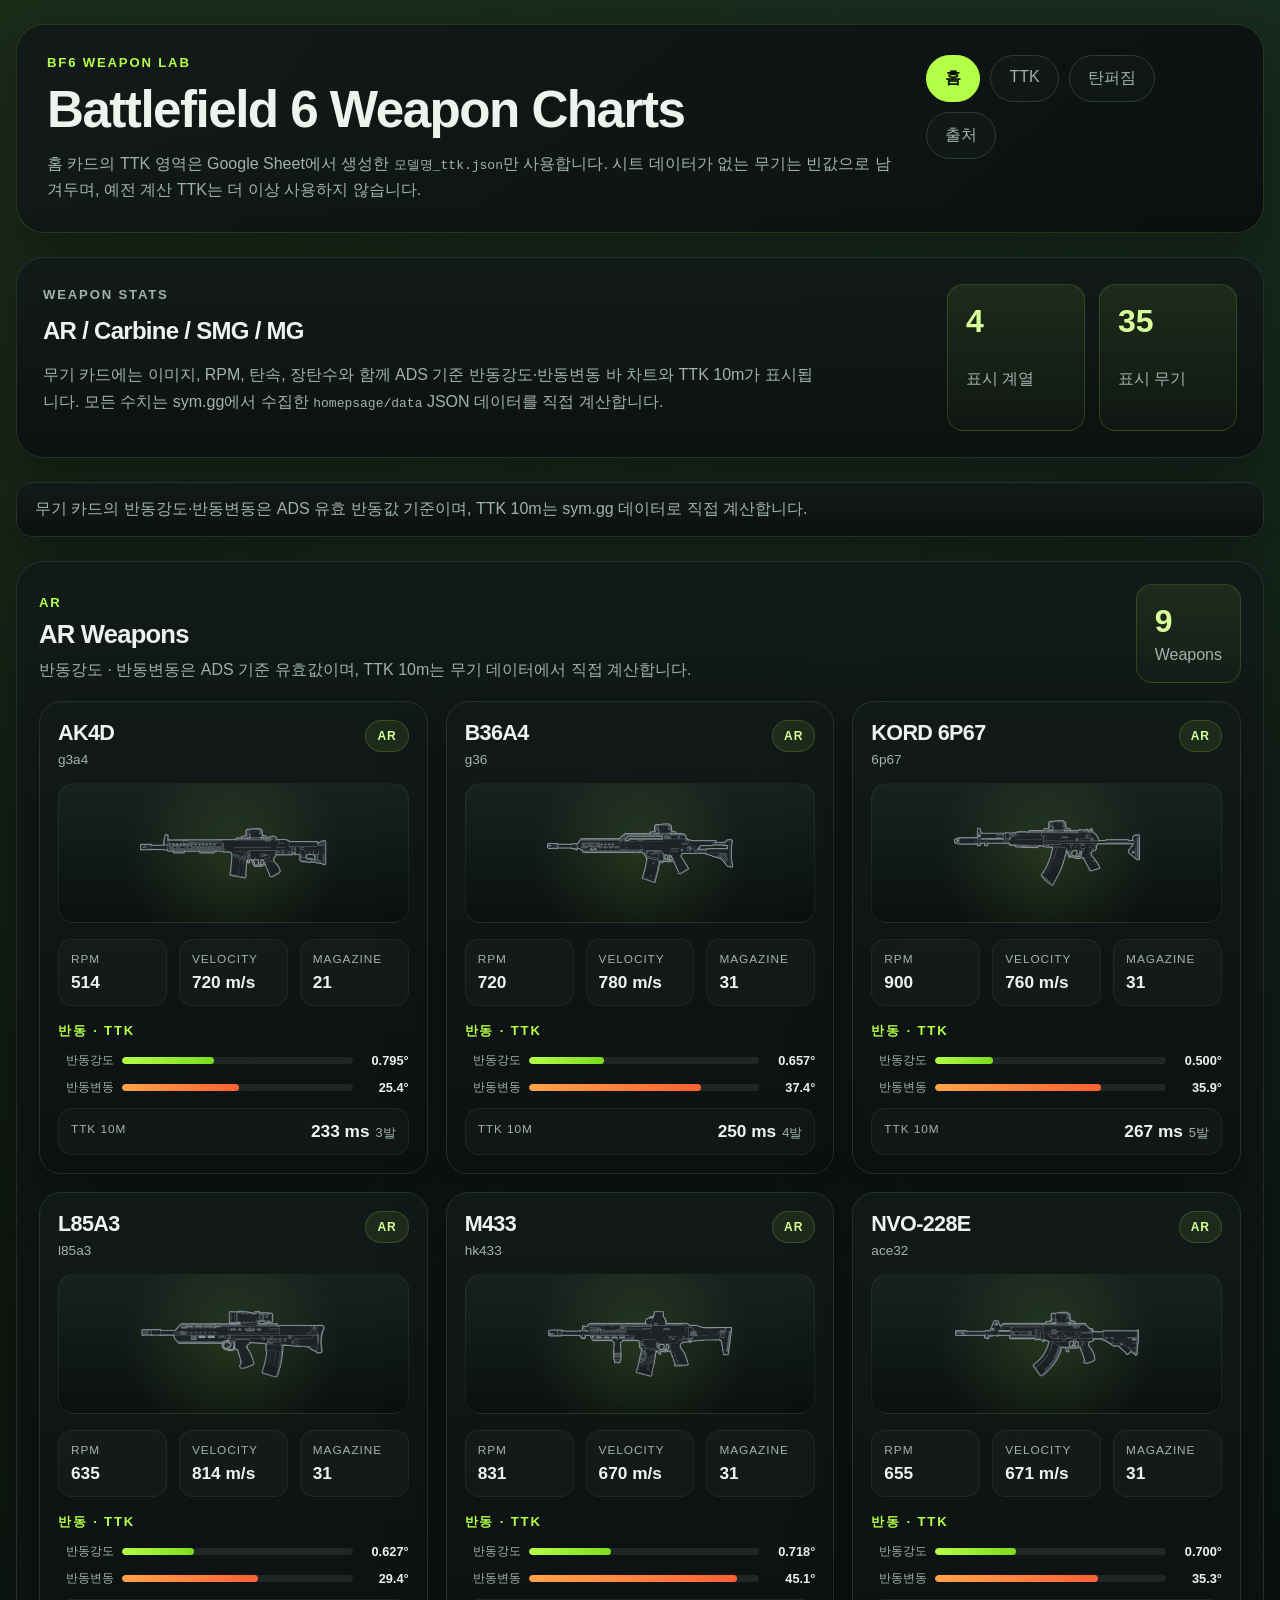
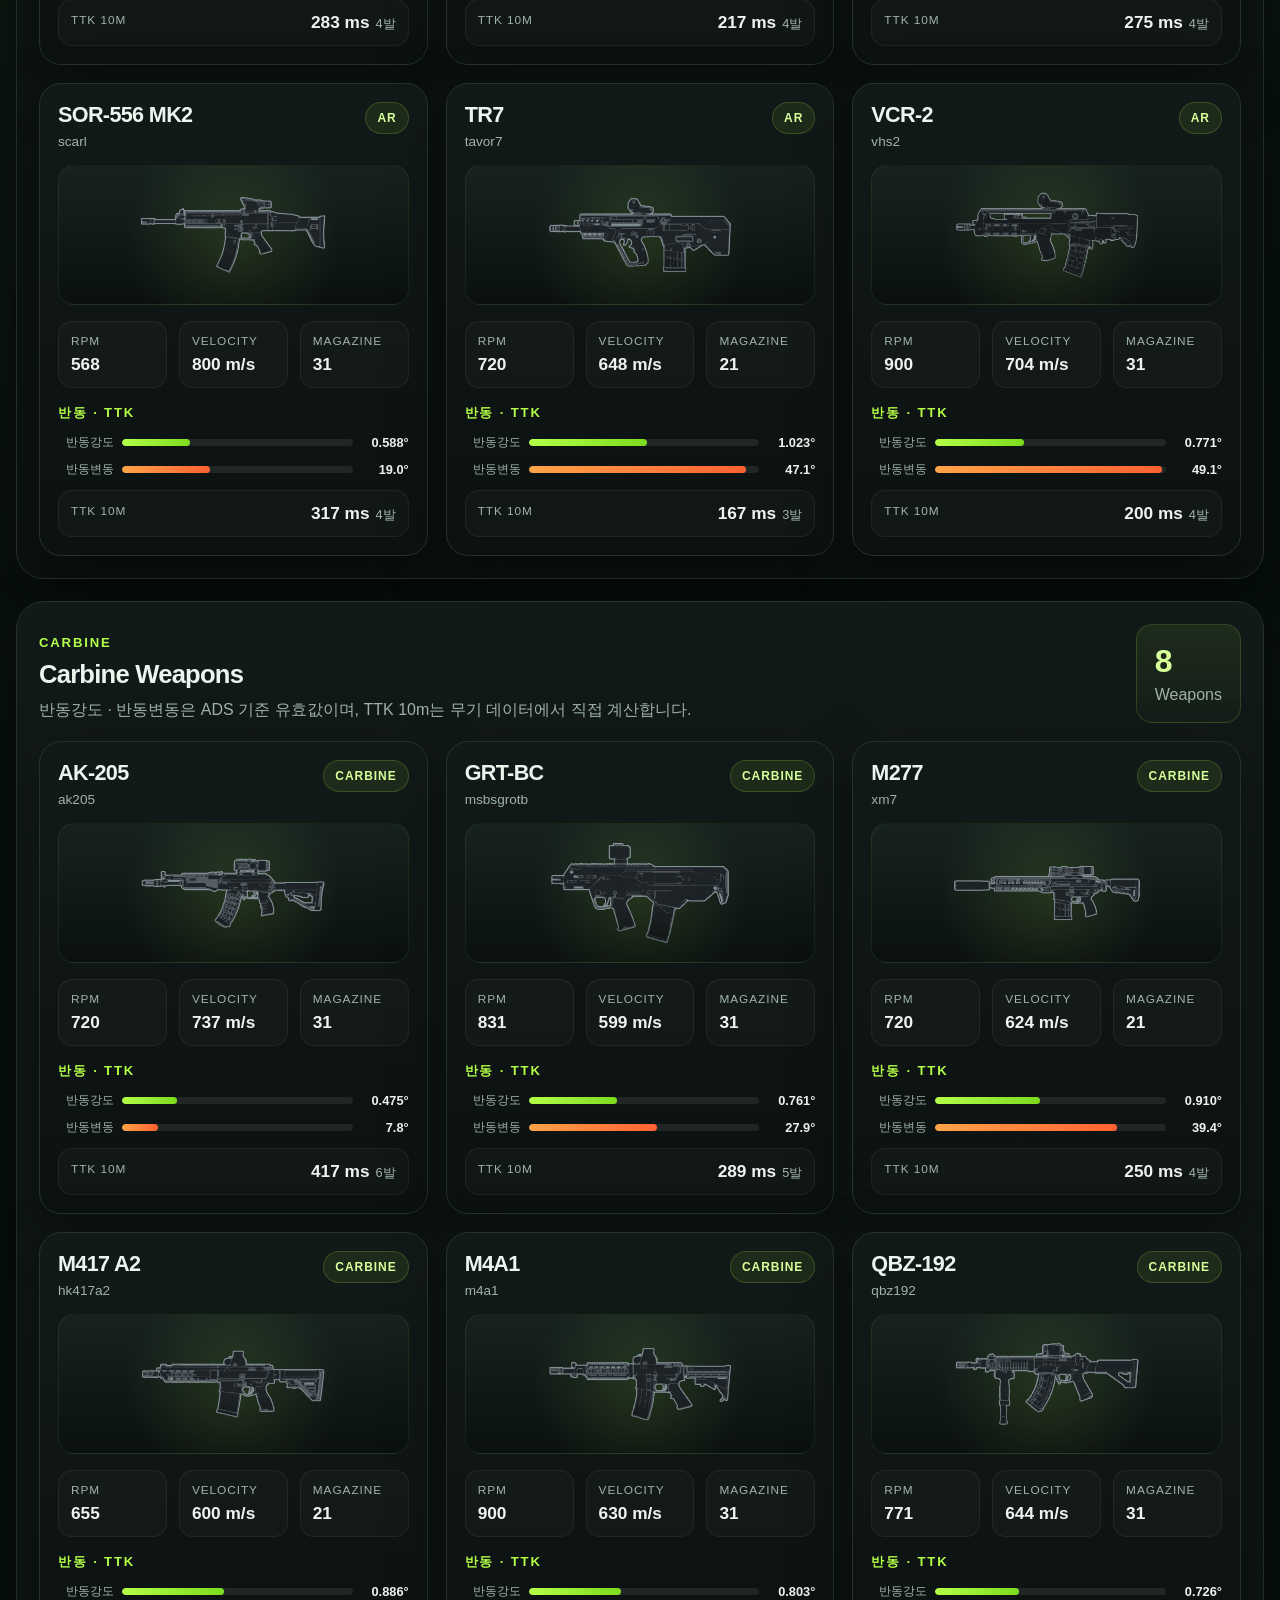
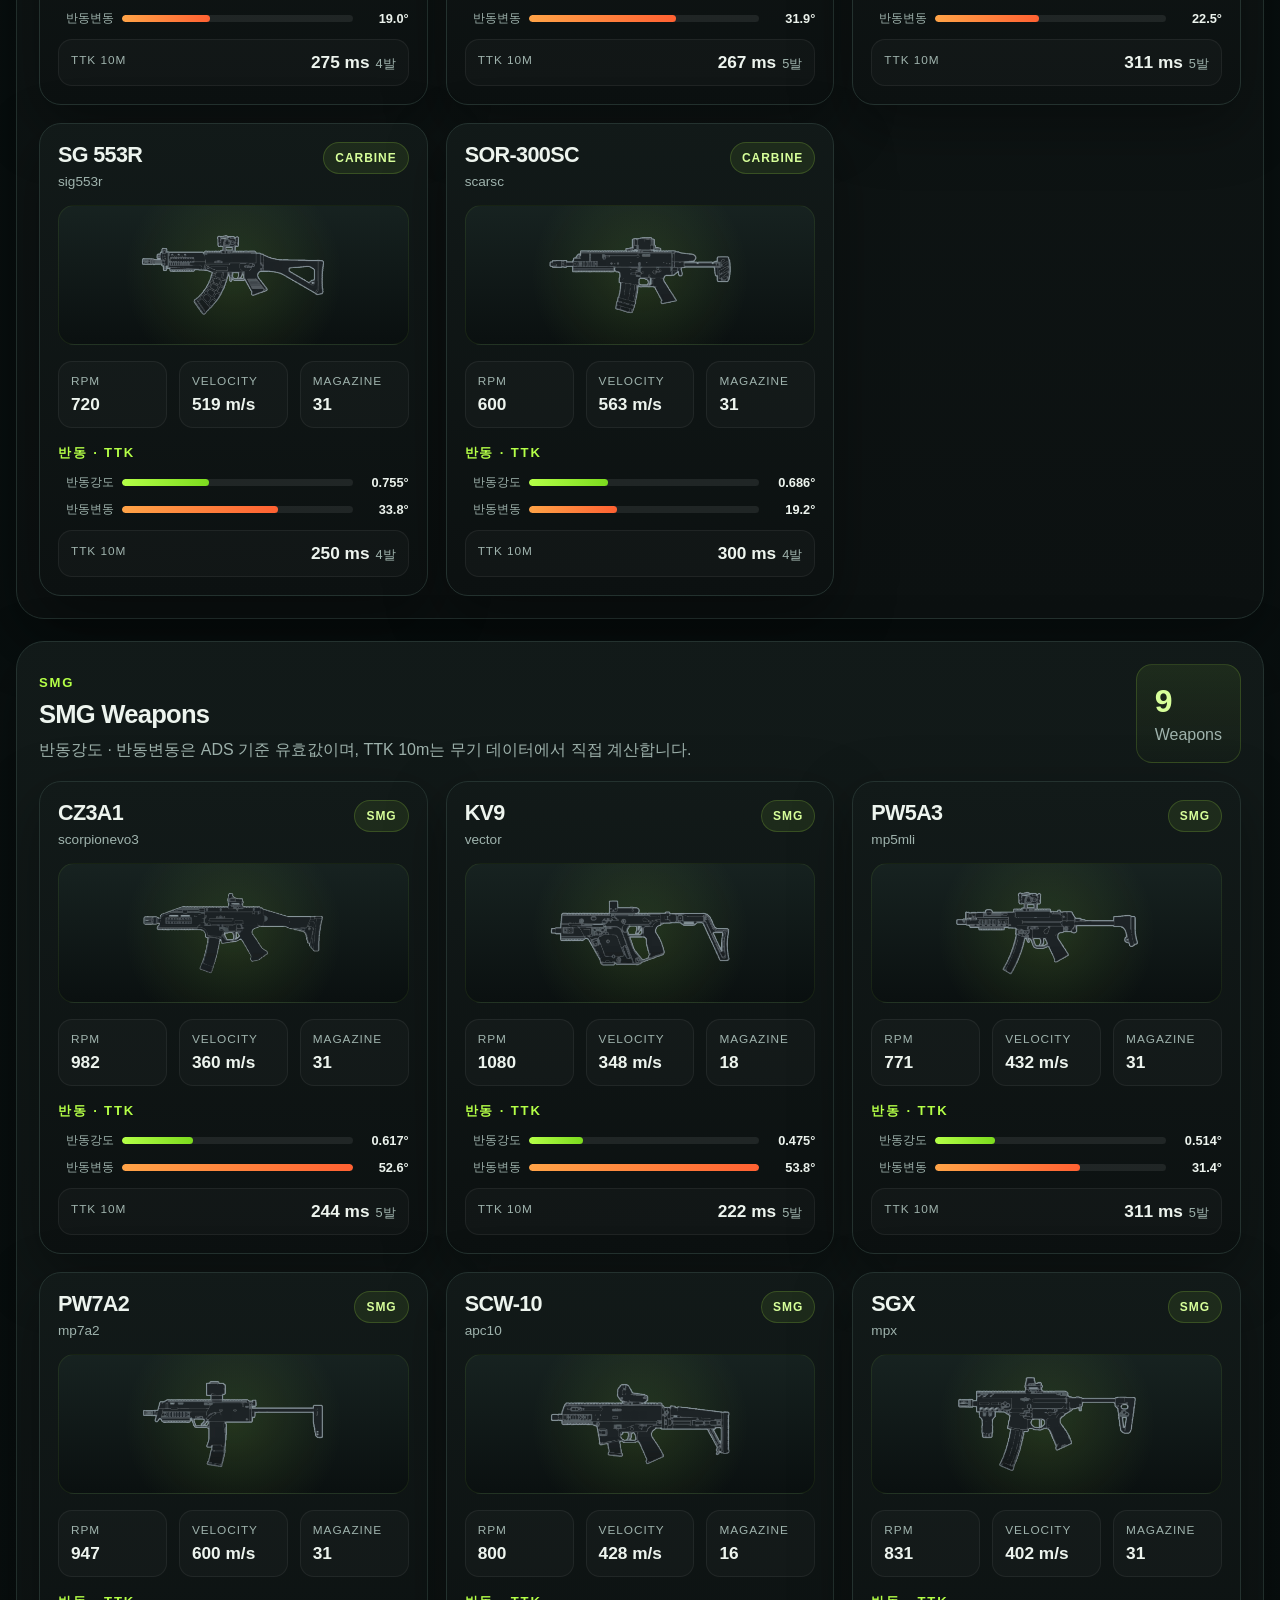
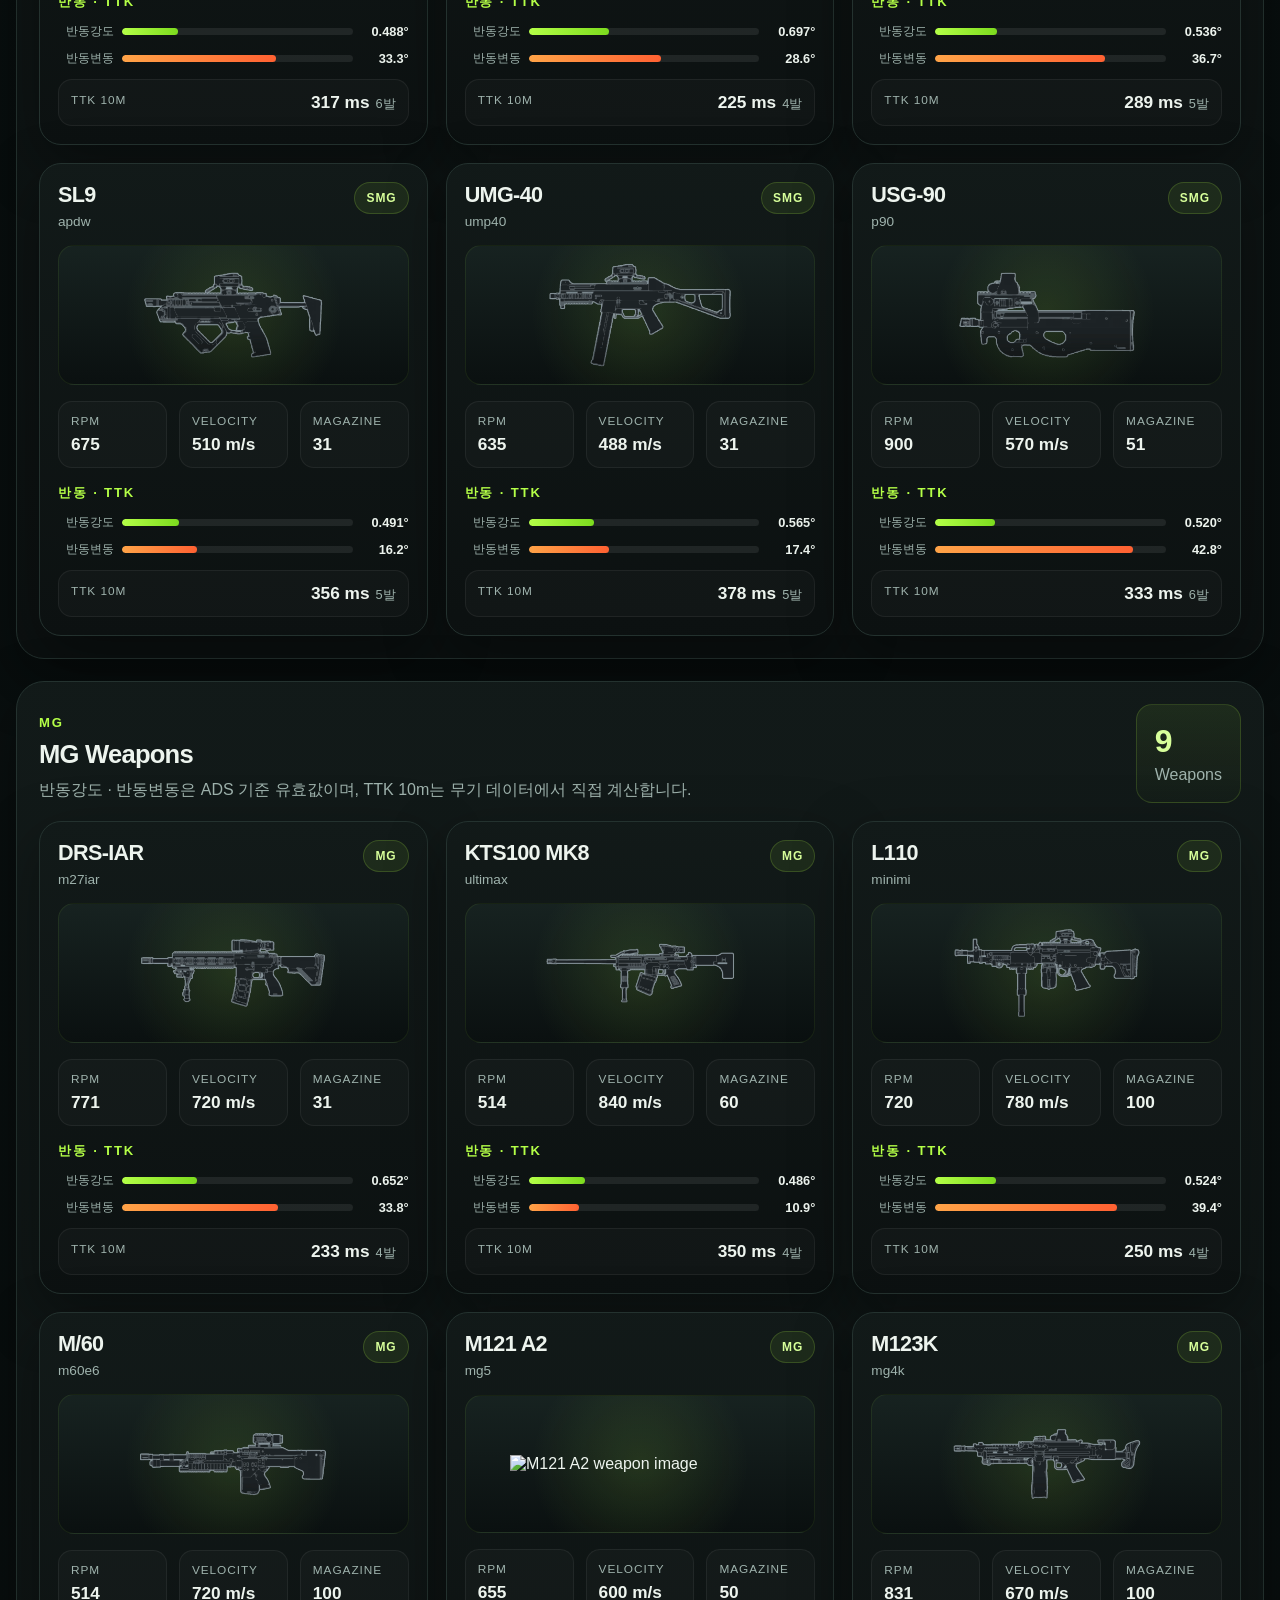
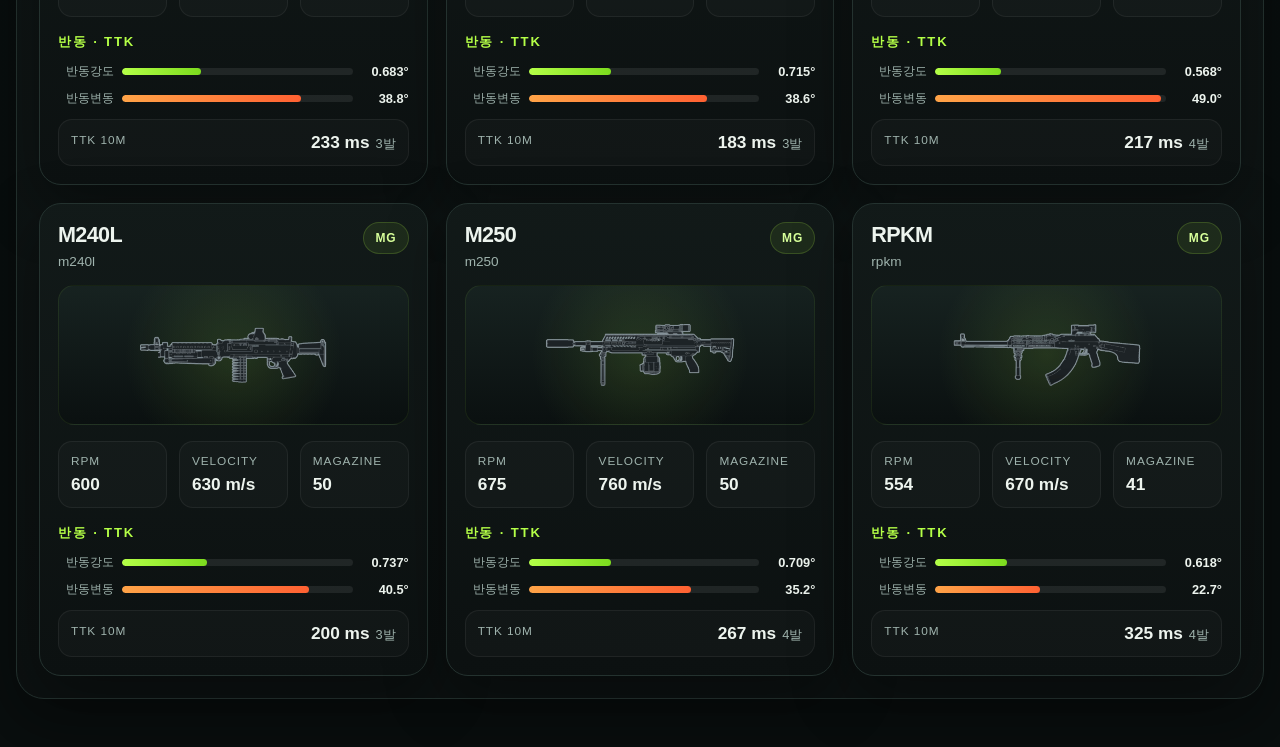
==== BF6_Weapon/homepsage/bf6-weapon-lab/index.html @ c128f551 "Initial commit: BF6 Weapon Lab homepage - 탄퍼짐 시뮬레이터 (BF6 FiringDec 공식 적용) - TTK 테이블 - 홈 무기 카드 (반동강도/" ====
<!doctype html>
<html lang="ko">
  <head>
    <meta charset="utf-8" />
    <meta name="viewport" content="width=device-width, initial-scale=1" />
    <title>BF6 Weapon Lab | 홈</title>
    <meta
      name="description"
      content="Battlefield 6 무기 카드와 Google Sheet 기반 TTK 데이터를 보여주는 페이지입니다."
    />
    <link rel="stylesheet" href="./assets/css/site.css" />
  </head>
  <body data-page="home">
    <div class="site-shell">
      <header class="site-header">
        <div class="brand-block">
          <p class="eyebrow">BF6 Weapon Lab</p>
          <h1>Battlefield 6 Weapon Charts</h1>
          <p class="subtitle">
            홈 카드의 TTK 영역은 Google Sheet에서 생성한 <code>모델명_ttk.json</code>만 사용합니다.
            시트 데이터가 없는 무기는 빈값으로 남겨두며, 예전 계산 TTK는 더 이상 사용하지 않습니다.
          </p>
        </div>
        <nav class="top-nav" aria-label="Primary">
          <a class="nav-link is-active" href="./index.html">홈</a>
          <a class="nav-link" href="./ttk.html">TTK</a>
          <a class="nav-link" href="./spread.html">탄퍼짐</a>
          <a class="nav-link" href="./sources.html">출처</a>
        </nav>
      </header>

      <main class="page-content">
        <section class="hero-panel">
          <div>
            <p class="hero-label">Weapon Stats</p>
            <h2>AR / Carbine / SMG / MG</h2>
            <p>
              무기 카드에는 이미지, RPM, 탄속, 장탄수와 함께 ADS 기준 반동강도·반동변동 바 차트와 TTK 10m가 표시됩니다.
              모든 수치는 sym.gg에서 수집한 <code>homepsage/data</code> JSON 데이터를 직접 계산합니다.
            </p>
          </div>
          <div class="hero-meta">
            <div class="meta-chip">
              <span class="meta-value">4</span>
              <span class="meta-label">표시 계열</span>
            </div>
            <div class="meta-chip">
              <span class="meta-value" id="visibleWeaponCount">-</span>
              <span class="meta-label">표시 무기</span>
            </div>
          </div>
        </section>

        <section id="homeStatus" class="status-banner">무기 데이터를 불러오는 중입니다...</section>
        <section id="homeSections" class="weapon-sections" aria-live="polite"></section>
      </main>
    </div>

    <script type="module" src="./assets/js/home.js"></script>
  </body>
</html>
---- BF6_Weapon/homepsage/bf6-weapon-lab/assets/css/site.css ----
:root {
  --bg: #0a0f0f;
  --panel: #121a19;
  --panel-strong: #182321;
  --panel-soft: #1c2826;
  --border: #2c3d39;
  --border-soft: #24322f;
  --text: #edf4ee;
  --muted: #9fb3ad;
  --accent: #b4ff47;
  --accent-soft: #d7ff9a;
  --danger: #ff7c6a;
  --shadow: 0 20px 60px rgba(0, 0, 0, 0.35);
  --radius-xl: 28px;
  --radius-lg: 22px;
  --radius-md: 16px;
}

* {
  box-sizing: border-box;
}

html {
  scroll-behavior: smooth;
}

body {
  margin: 0;
  min-height: 100vh;
  font-family: "Segoe UI", "Pretendard", "Noto Sans KR", sans-serif;
  color: var(--text);
  background:
    radial-gradient(circle at top left, rgba(180, 255, 71, 0.1), transparent 32%),
    radial-gradient(circle at top right, rgba(108, 239, 202, 0.08), transparent 24%),
    linear-gradient(180deg, #081010 0%, #0a0f0f 100%);
}

a {
  color: inherit;
  text-decoration: none;
}

img {
  display: block;
  max-width: 100%;
}

.site-shell {
  width: min(1500px, calc(100vw - 32px));
  margin: 0 auto;
  padding: 24px 0 48px;
}

.site-header {
  display: flex;
  justify-content: space-between;
  gap: 24px;
  align-items: flex-start;
  margin-bottom: 24px;
  padding: 30px;
  border: 1px solid rgba(180, 255, 71, 0.14);
  border-radius: var(--radius-xl);
  background: linear-gradient(140deg, rgba(18, 26, 25, 0.96), rgba(11, 16, 16, 0.98));
  box-shadow: var(--shadow);
}

.brand-block h1,
.hero-panel h2,
.panel-heading h2,
.table-card-head h2,
.class-section-header h2 {
  margin: 0;
  font-weight: 800;
  letter-spacing: -0.03em;
}

.brand-block h1 {
  font-size: clamp(2rem, 4vw, 3.2rem);
}

.eyebrow,
.hero-label {
  margin: 0 0 10px;
  color: var(--accent);
  font-size: 0.82rem;
  font-weight: 800;
  letter-spacing: 0.14em;
  text-transform: uppercase;
}

.subtitle,
.hero-panel p,
.section-note,
.status-banner,
.meta-label,
.weapon-note,
.breakpoint-tip,
.spread-notes li {
  color: var(--muted);
}

.subtitle {
  max-width: 860px;
  margin: 12px 0 0;
  line-height: 1.6;
}

.top-nav {
  display: inline-flex;
  gap: 10px;
  flex-wrap: wrap;
}

.nav-link {
  padding: 12px 18px;
  border: 1px solid var(--border);
  border-radius: 999px;
  background: rgba(18, 26, 25, 0.72);
  color: var(--muted);
  transition: 180ms ease;
}

.nav-link:hover,
.nav-link:focus-visible {
  color: var(--text);
  border-color: var(--accent);
}

.nav-link.is-active {
  color: #09100b;
  border-color: var(--accent);
  background: var(--accent);
  font-weight: 700;
}

.page-content {
  display: grid;
  gap: 24px;
}

.hero-panel,
.control-panel,
.spread-results,
.filter-card,
.source-card,
.table-card,
.class-section,
.weapon-card,
.status-banner {
  border: 1px solid var(--border-soft);
  background: linear-gradient(180deg, rgba(18, 26, 25, 0.98), rgba(12, 17, 17, 0.98));
  box-shadow: var(--shadow);
}

.hero-panel {
  display: flex;
  justify-content: space-between;
  gap: 24px;
  align-items: stretch;
  padding: 26px;
  border-radius: var(--radius-xl);
}

.hero-panel p {
  max-width: 780px;
  line-height: 1.7;
}

.hero-meta {
  display: grid;
  grid-template-columns: repeat(2, minmax(120px, 1fr));
  gap: 14px;
  min-width: 290px;
}

.meta-chip {
  display: grid;
  gap: 6px;
  padding: 18px;
  border-radius: var(--radius-md);
  background: linear-gradient(180deg, rgba(180, 255, 71, 0.08), rgba(180, 255, 71, 0.02));
  border: 1px solid rgba(180, 255, 71, 0.16);
}

.meta-value {
  font-size: 2rem;
  font-weight: 800;
  color: var(--accent-soft);
}

.status-banner {
  padding: 16px 18px;
  border-radius: var(--radius-md);
}

.status-banner.is-error {
  color: #ffd8d1;
  border-color: rgba(255, 124, 106, 0.28);
  background: rgba(73, 31, 24, 0.88);
}

.weapon-sections {
  display: grid;
  gap: 22px;
}

.class-section {
  padding: 22px;
  border-radius: var(--radius-xl);
}

.class-section-header {
  display: flex;
  justify-content: space-between;
  gap: 18px;
  align-items: end;
  margin-bottom: 18px;
}

.class-section-header h2 {
  font-size: clamp(1.5rem, 2vw, 2rem);
}

.section-note {
  margin: 8px 0 0;
  line-height: 1.6;
}

.weapon-grid {
  display: grid;
  grid-template-columns: repeat(auto-fit, minmax(290px, 1fr));
  gap: 18px;
}

.weapon-card {
  display: grid;
  gap: 16px;
  padding: 18px;
  border-radius: var(--radius-lg);
}

.weapon-card-header {
  display: flex;
  justify-content: space-between;
  gap: 14px;
  align-items: start;
}

.weapon-name {
  margin: 0;
  font-size: 1.35rem;
  font-weight: 800;
  letter-spacing: -0.03em;
}

.weapon-codename {
  margin-top: 6px;
  color: var(--muted);
  font-size: 0.85rem;
}

.weapon-badge {
  padding: 8px 11px;
  border-radius: 999px;
  border: 1px solid rgba(180, 255, 71, 0.18);
  background: rgba(180, 255, 71, 0.08);
  color: var(--accent-soft);
  font-size: 0.75rem;
  font-weight: 700;
  letter-spacing: 0.08em;
  text-transform: uppercase;
}

.weapon-visual {
  min-height: 138px;
  display: grid;
  place-items: center;
  padding: 14px;
  border-radius: var(--radius-md);
  background:
    radial-gradient(circle at center, rgba(180, 255, 71, 0.12), transparent 58%),
    linear-gradient(180deg, rgba(24, 35, 33, 0.95), rgba(11, 16, 16, 0.95));
  border: 1px solid rgba(180, 255, 71, 0.08);
}

.weapon-visual picture,
.weapon-visual img {
  width: 100%;
  max-width: 260px;
  max-height: 110px;
  object-fit: contain;
}

.stat-grid {
  display: grid;
  grid-template-columns: repeat(3, minmax(0, 1fr));
  gap: 12px;
}

.stat-box {
  padding: 12px;
  border-radius: 14px;
  background: rgba(255, 255, 255, 0.025);
  border: 1px solid rgba(255, 255, 255, 0.06);
}

.stat-label {
  display: block;
  font-size: 0.74rem;
  color: var(--muted);
  margin-bottom: 6px;
  text-transform: uppercase;
  letter-spacing: 0.08em;
}

.stat-value {
  font-size: 1.08rem;
  font-weight: 700;
}

.breakpoint-block {
  display: grid;
  gap: 10px;
}

.breakpoint-head {
  display: flex;
  justify-content: space-between;
  align-items: baseline;
  gap: 12px;
}

.breakpoint-head h3 {
  margin: 0;
  font-size: 1rem;
}

.breakpoint-tip {
  font-size: 0.76rem;
}

.ttk-list {
  display: grid;
  gap: 8px;
}

.ttk-item {
  display: grid;
  grid-template-columns: 82px 1fr 1fr;
  gap: 10px;
  align-items: center;
  padding: 10px 12px;
  border-radius: 12px;
  background: rgba(255, 255, 255, 0.03);
  border: 1px solid rgba(255, 255, 255, 0.05);
}

.ttk-distance {
  color: var(--accent-soft);
  font-weight: 700;
}

.ttk-meta {
  color: var(--muted);
  font-size: 0.88rem;
}

.ttk-value {
  text-align: right;
  font-weight: 800;
}

.recoil-block {
  display: grid;
  gap: 10px;
}

.recoil-block-head {
  margin: 0 0 2px;
}

.stat-bar-row {
  display: grid;
  grid-template-columns: 56px 1fr 48px;
  gap: 8px;
  align-items: center;
}

.stat-bar-label {
  font-size: 0.76rem;
  color: var(--muted);
  text-align: right;
  white-space: nowrap;
}

.stat-bar-track {
  height: 7px;
  border-radius: 999px;
  background: rgba(255, 255, 255, 0.08);
  overflow: hidden;
}

.stat-bar-fill {
  height: 100%;
  border-radius: 999px;
}

.stat-bar-fill--recoil {
  background: linear-gradient(90deg, #b4ff47 0%, #7cdb1e 100%);
}

.stat-bar-fill--variation {
  background: linear-gradient(90deg, #ffa347 0%, #ff6132 100%);
}

.stat-bar-value {
  font-size: 0.8rem;
  font-weight: 700;
  text-align: right;
  color: var(--text);
}

.stat-box--ttk10 {
  display: flex;
  justify-content: space-between;
  align-items: center;
  margin-top: 2px;
}

.ttk10-values {
  display: flex;
  align-items: baseline;
  gap: 6px;
}

.stat-sublabel {
  color: var(--muted);
  font-size: 0.8rem;
}

.spread-layout {
  display: grid;
  grid-template-columns: 360px minmax(0, 1fr);
  gap: 24px;
}

.control-panel,
.spread-results,
.filter-card,
.table-card {
  border-radius: var(--radius-xl);
  padding: 24px;
}

.filter-card-head {
  display: flex;
  justify-content: space-between;
  gap: 16px;
  align-items: end;
  margin-bottom: 16px;
}

.filter-summary {
  display: grid;
  gap: 8px;
  justify-items: end;
}

.filter-count {
  display: inline-flex;
  align-items: center;
  gap: 8px;
  padding: 10px 14px;
  border-radius: 999px;
  border: 1px solid rgba(180, 255, 71, 0.16);
  background: rgba(180, 255, 71, 0.08);
  color: var(--accent-soft);
  font-size: 0.86rem;
}

.filter-count strong {
  font-size: 1rem;
}

.ttk-filter-groups {
  display: grid;
  grid-template-columns: repeat(2, minmax(0, 1fr));
  gap: 16px;
}

.ttk-filter-group {
  padding: 16px;
  border-radius: var(--radius-lg);
  background: linear-gradient(180deg, rgba(24, 35, 33, 0.95), rgba(8, 12, 12, 0.95));
  border: 1px solid rgba(255, 255, 255, 0.06);
}

.ttk-filter-group-head {
  display: flex;
  justify-content: space-between;
  gap: 8px;
  align-items: center;
  margin-bottom: 12px;
}

.ttk-filter-group-head h3 {
  margin: 0;
  font-size: 1rem;
}

.ttk-group-toggle {
  display: inline-flex;
  align-items: center;
  gap: 10px;
  cursor: pointer;
}

.ttk-group-toggle input[type="checkbox"] {
  width: 16px;
  min-width: 16px;
  height: 16px;
  padding: 0;
  accent-color: var(--accent);
}

.ttk-group-toggle span {
  color: var(--text);
  font-size: 1rem;
  font-weight: 700;
}

.ttk-filter-group-head span {
  color: var(--muted);
  font-size: 0.82rem;
}

.ttk-filter-list {
  display: grid;
  grid-template-columns: repeat(auto-fit, minmax(150px, 1fr));
  gap: 10px;
}

.ttk-check {
  display: flex;
  align-items: center;
  gap: 10px;
  padding: 10px 12px;
  border-radius: 12px;
  background: rgba(255, 255, 255, 0.03);
  border: 1px solid rgba(255, 255, 255, 0.05);
  cursor: pointer;
}

.ttk-check input[type="checkbox"] {
  width: 16px;
  min-width: 16px;
  height: 16px;
  padding: 0;
  accent-color: var(--accent);
}

.ttk-check span {
  color: var(--text);
  font-size: 0.9rem;
}

.table-card-head {
  display: flex;
  justify-content: space-between;
  gap: 16px;
  align-items: end;
  margin-bottom: 16px;
}

.ttk-table-wrap {
  overflow: auto;
  border-radius: var(--radius-lg);
  border: 1px solid rgba(255, 255, 255, 0.06);
  background: rgba(7, 16, 15, 0.94);
}

.ttk-table {
  width: 100%;
  min-width: 1160px;
  border-collapse: collapse;
}

.ttk-table th,
.ttk-table td {
  padding: 14px 16px;
  border-bottom: 1px solid rgba(255, 255, 255, 0.06);
  vertical-align: middle;
  white-space: nowrap;
}

.ttk-table thead th {
  position: sticky;
  top: 0;
  z-index: 1;
  background: rgba(16, 24, 23, 0.98);
}

.ttk-table tbody tr:hover {
  background: rgba(180, 255, 71, 0.05);
}

.sort-button {
  padding: 0;
  border: 0;
  background: transparent;
  color: var(--muted);
  font: inherit;
  font-weight: 700;
  cursor: pointer;
}

.sort-button:hover,
.sort-button:focus-visible,
.sort-button.is-active {
  color: var(--accent-soft);
}

.align-right {
  text-align: right;
}

.weapon-cell {
  display: grid;
  gap: 4px;
}

.weapon-cell strong {
  font-size: 0.98rem;
}

.weapon-cell span,
.cell-muted {
  color: var(--muted);
  font-size: 0.84rem;
}

.class-pill {
  display: inline-flex;
  padding: 7px 11px;
  border-radius: 999px;
  border: 1px solid rgba(180, 255, 71, 0.16);
  background: rgba(180, 255, 71, 0.08);
  color: var(--accent-soft);
  font-size: 0.78rem;
  font-weight: 700;
  letter-spacing: 0.06em;
  text-transform: uppercase;
}

.source-grid {
  display: grid;
  grid-template-columns: repeat(auto-fit, minmax(280px, 1fr));
  gap: 18px;
}

.source-card {
  display: grid;
  gap: 12px;
  padding: 22px;
  border-radius: var(--radius-xl);
}

.source-card h2 {
  margin: 0;
  font-size: 1.28rem;
  letter-spacing: -0.03em;
}

.source-card a {
  color: var(--accent-soft);
  line-height: 1.6;
  overflow-wrap: anywhere;
}

.source-card a:hover,
.source-card a:focus-visible {
  text-decoration: underline;
}

.panel-heading {
  margin-bottom: 18px;
}

.control-form {
  display: grid;
  gap: 14px;
}

.compare-toggle {
  display: inline-flex;
  align-items: center;
  gap: 10px;
  width: fit-content;
  cursor: pointer;
}

.compare-toggle input[type="checkbox"] {
  width: 16px;
  min-width: 16px;
  height: 16px;
  padding: 0;
  accent-color: var(--accent);
}

.compare-toggle span {
  color: var(--text);
  font-weight: 700;
}

.compare-fieldset {
  display: grid;
  gap: 14px;
  padding: 16px;
  border-radius: var(--radius-md);
  background: rgba(255, 255, 255, 0.03);
  border: 1px solid rgba(255, 255, 255, 0.05);
}

.compare-fieldset.is-disabled {
  opacity: 0.48;
}

.compare-fieldset-head {
  display: flex;
  justify-content: space-between;
  gap: 12px;
  align-items: end;
}

.compare-fieldset-head h3 {
  margin: 0;
  font-size: 1rem;
}

.field-grid {
  display: grid;
  gap: 12px;
}

.field {
  display: grid;
  gap: 7px;
}

.field span {
  color: var(--muted);
  font-size: 0.88rem;
}

select,
input {
  width: 100%;
  padding: 12px 14px;
  border: 1px solid var(--border);
  border-radius: 14px;
  background: rgba(12, 17, 17, 0.9);
  color: var(--text);
  font: inherit;
}

select:disabled,
input:disabled,
.field-grid.is-disabled {
  opacity: 0.48;
}

.spread-notes {
  margin-top: 22px;
  padding: 16px;
  border-radius: var(--radius-md);
  background: rgba(255, 255, 255, 0.03);
  border: 1px solid rgba(255, 255, 255, 0.05);
}

.spread-notes h3 {
  margin: 0 0 10px;
  font-size: 1rem;
}

.spread-notes ul {
  margin: 0;
  padding-left: 18px;
  display: grid;
  gap: 6px;
}

.spread-meta {
  display: flex;
  flex-wrap: wrap;
  gap: 10px;
  margin-bottom: 16px;
}

.spread-meta-chip {
  padding: 10px 14px;
  border-radius: 999px;
  border: 1px solid rgba(180, 255, 71, 0.16);
  background: rgba(180, 255, 71, 0.08);
  color: var(--accent-soft);
  font-size: 0.86rem;
}

.spread-grid {
  display: grid;
  grid-template-columns: 1fr;
  gap: 18px;
}

.spread-distance-group {
  display: grid;
  gap: 12px;
}

.spread-distance-group--compare {
  grid-template-columns: repeat(2, 1fr);
}

.spread-panel {
  padding: 14px;
  border-radius: var(--radius-lg);
  background: linear-gradient(180deg, rgba(24, 35, 33, 0.95), rgba(8, 12, 12, 0.95));
  border: 1px solid rgba(255, 255, 255, 0.06);
}

.spread-panel-compare {
  border-color: rgba(180, 255, 71, 0.18);
}

.spread-panel-head {
  display: flex;
  justify-content: space-between;
  gap: 8px;
  align-items: end;
  margin-bottom: 12px;
}

.spread-panel-head h3 {
  margin: 0;
  font-size: 1.2rem;
}

.spread-diam {
  font-size: 0.85rem;
  font-weight: 500;
  color: rgba(180, 255, 71, 0.75);
  margin-left: 6px;
}

.spread-panel-head span {
  color: var(--muted);
  font-size: 0.82rem;
}

.spread-svg {
  width: 100%;
  height: auto;
  border-radius: 14px;
  background:
    radial-gradient(circle at center, rgba(180, 255, 71, 0.06), transparent 54%),
    #07100f;
  border: 1px solid rgba(180, 255, 71, 0.1);
}

.spread-legend {
  margin-top: 10px;
  color: var(--muted);
  font-size: 0.8rem;
}

@media (max-width: 1100px) {
  .site-header,
  .hero-panel,
  .class-section-header,
  .filter-card-head,
  .table-card-head,
  .spread-layout {
    grid-template-columns: 1fr;
    flex-direction: column;
  }

  .hero-meta {
    min-width: 0;
  }
}

@media (max-width: 720px) {
  .site-shell {
    width: min(100vw - 20px, 1500px);
    padding-top: 10px;
  }

  .site-header,
  .hero-panel,
  .class-section,
  .control-panel,
  .spread-results,
  .filter-card,
  .table-card {
    padding: 18px;
  }

  .ttk-filter-groups,
  .source-grid,
  .weapon-grid,
  .spread-grid {
    grid-template-columns: 1fr;
  }

  .stat-grid {
    grid-template-columns: repeat(2, minmax(0, 1fr));
  }

  .ttk-item {
    grid-template-columns: 1fr;
    text-align: left;
  }

  .ttk-value {
    text-align: left;
  }

  .spread-distance-group--compare {
    grid-template-columns: 1fr;
  }
}
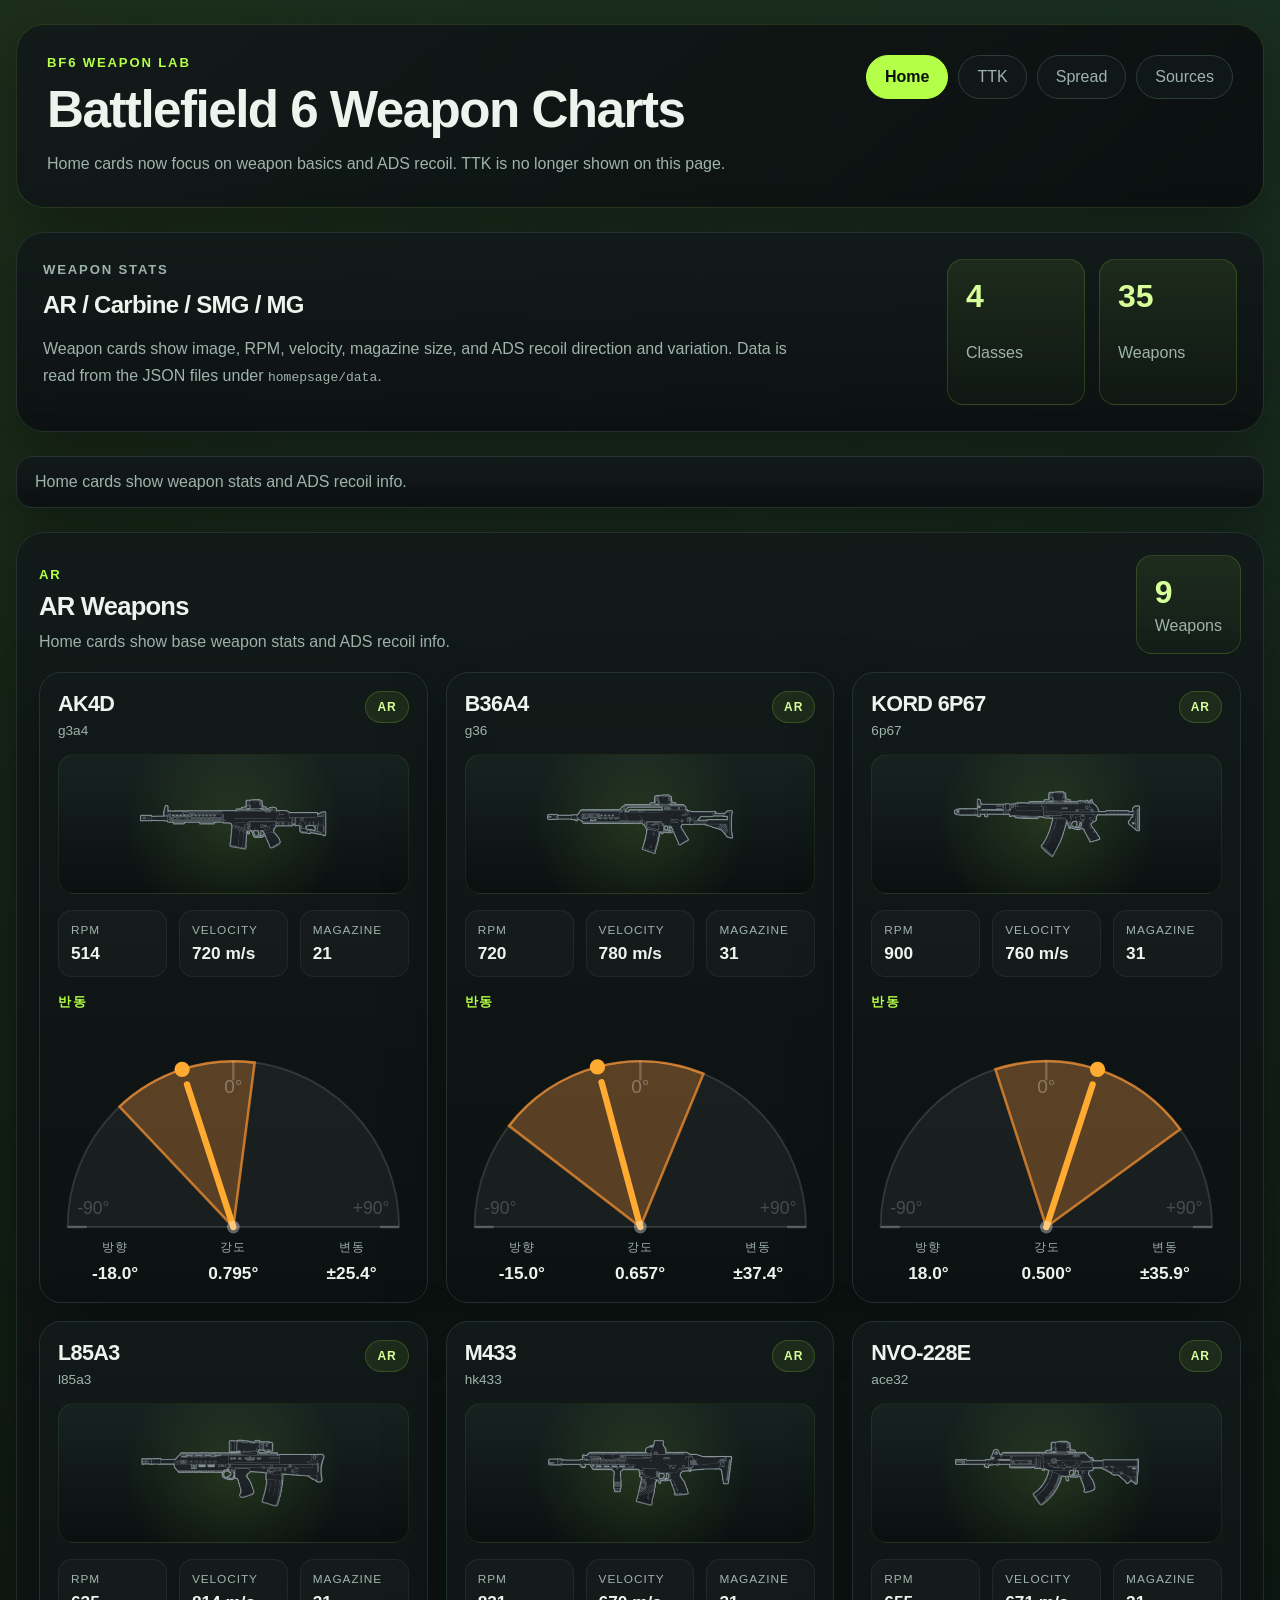
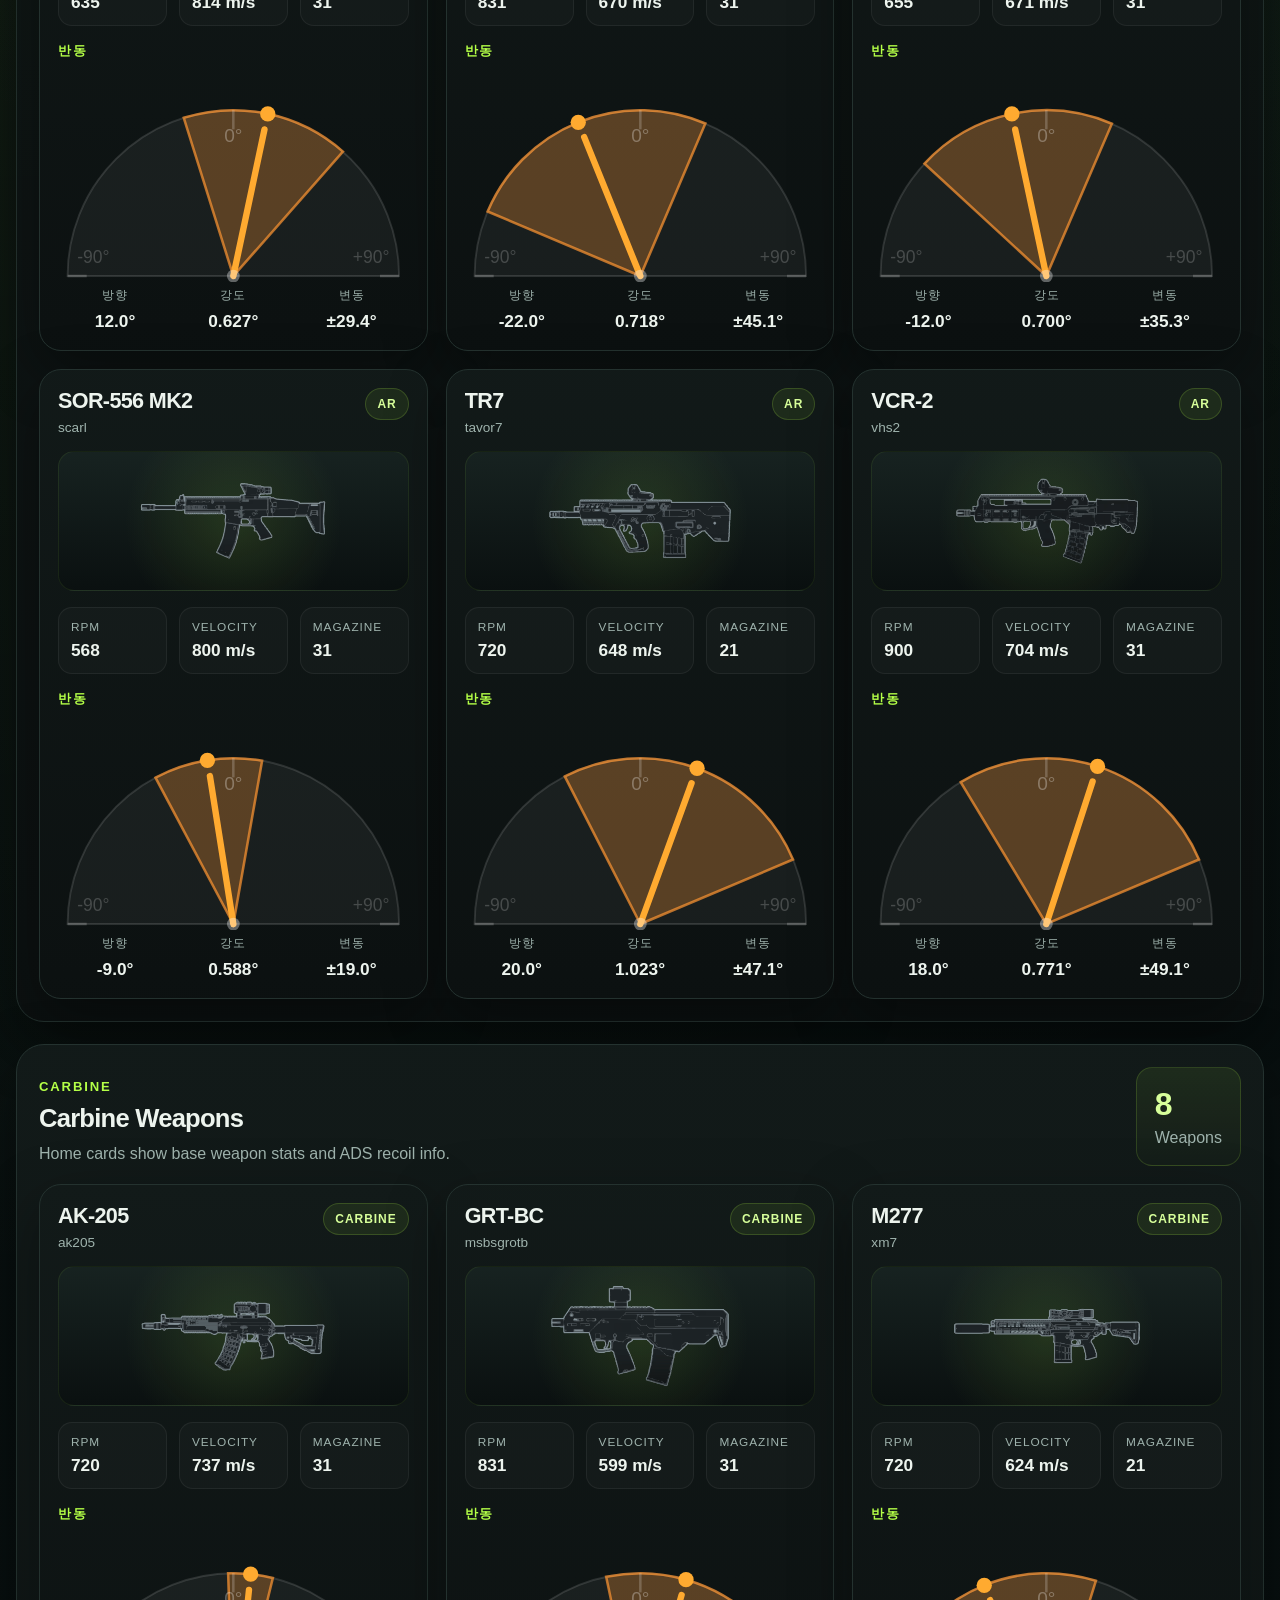
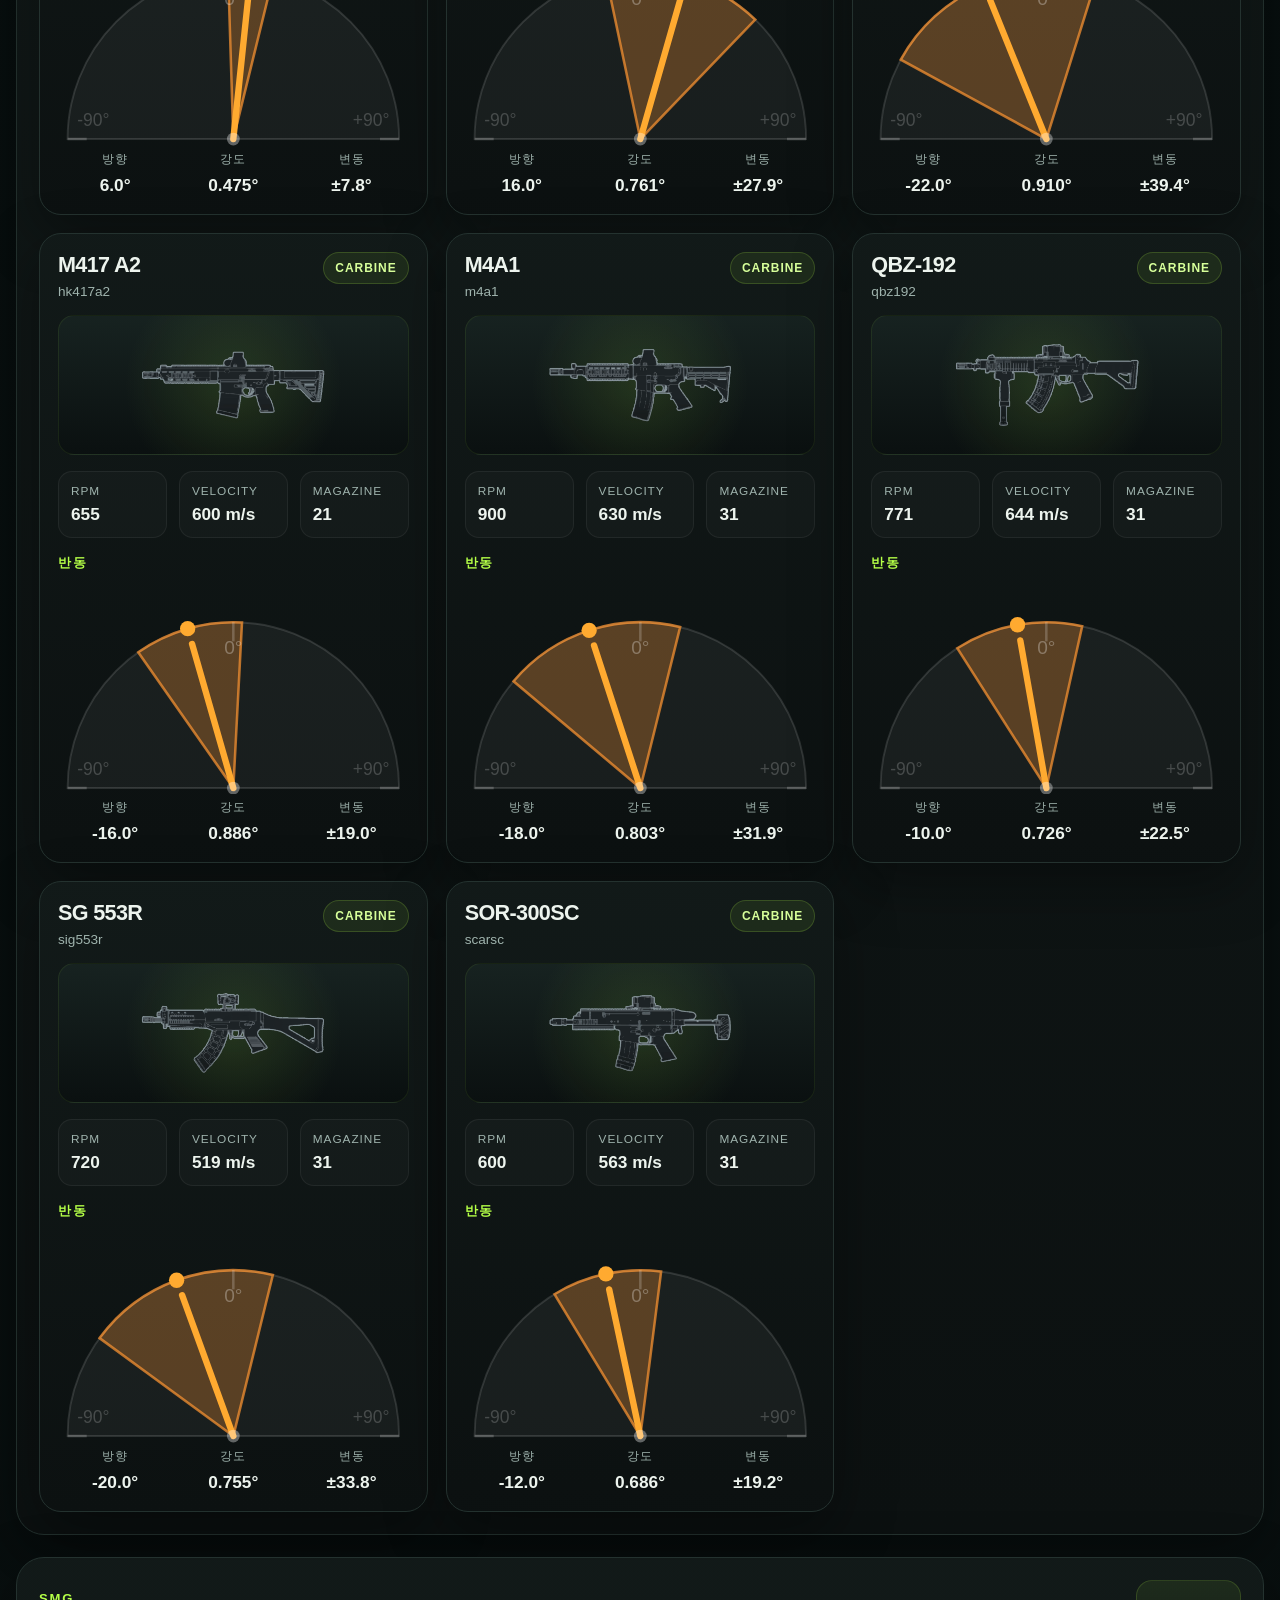
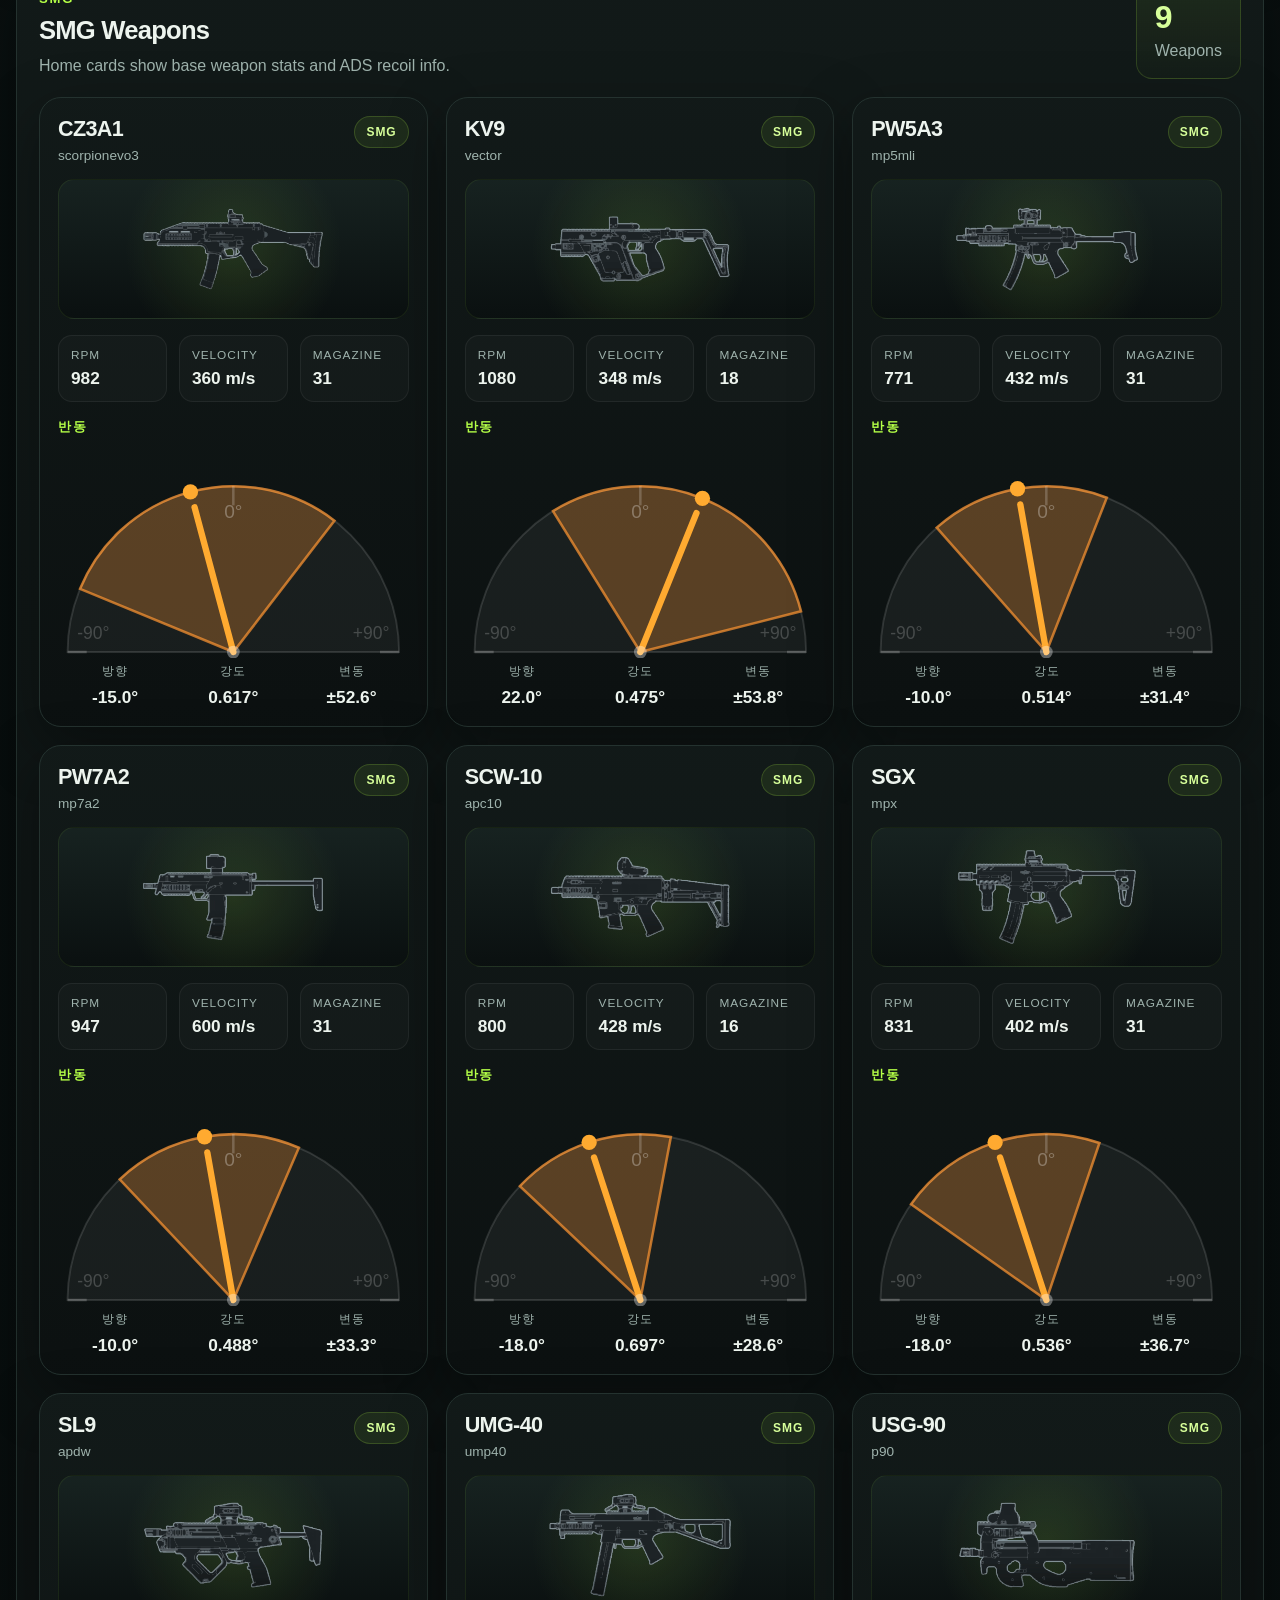
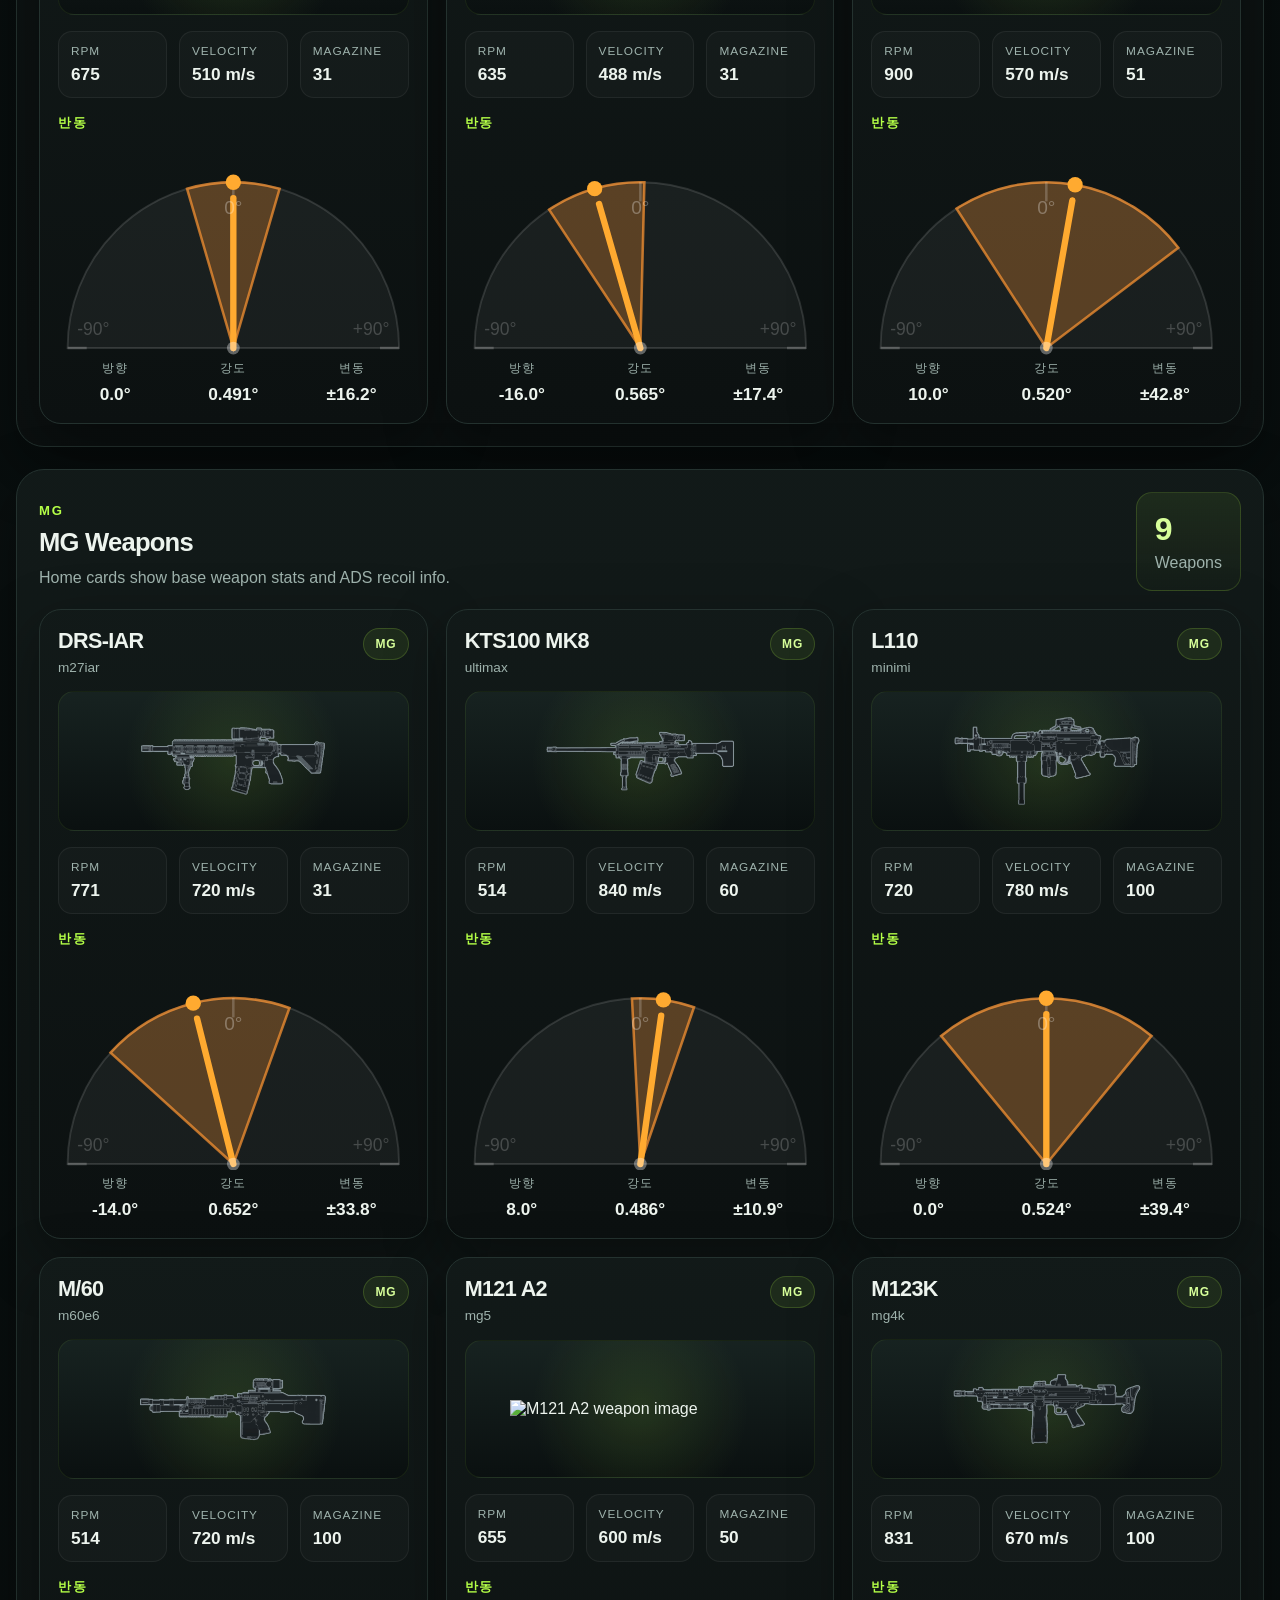
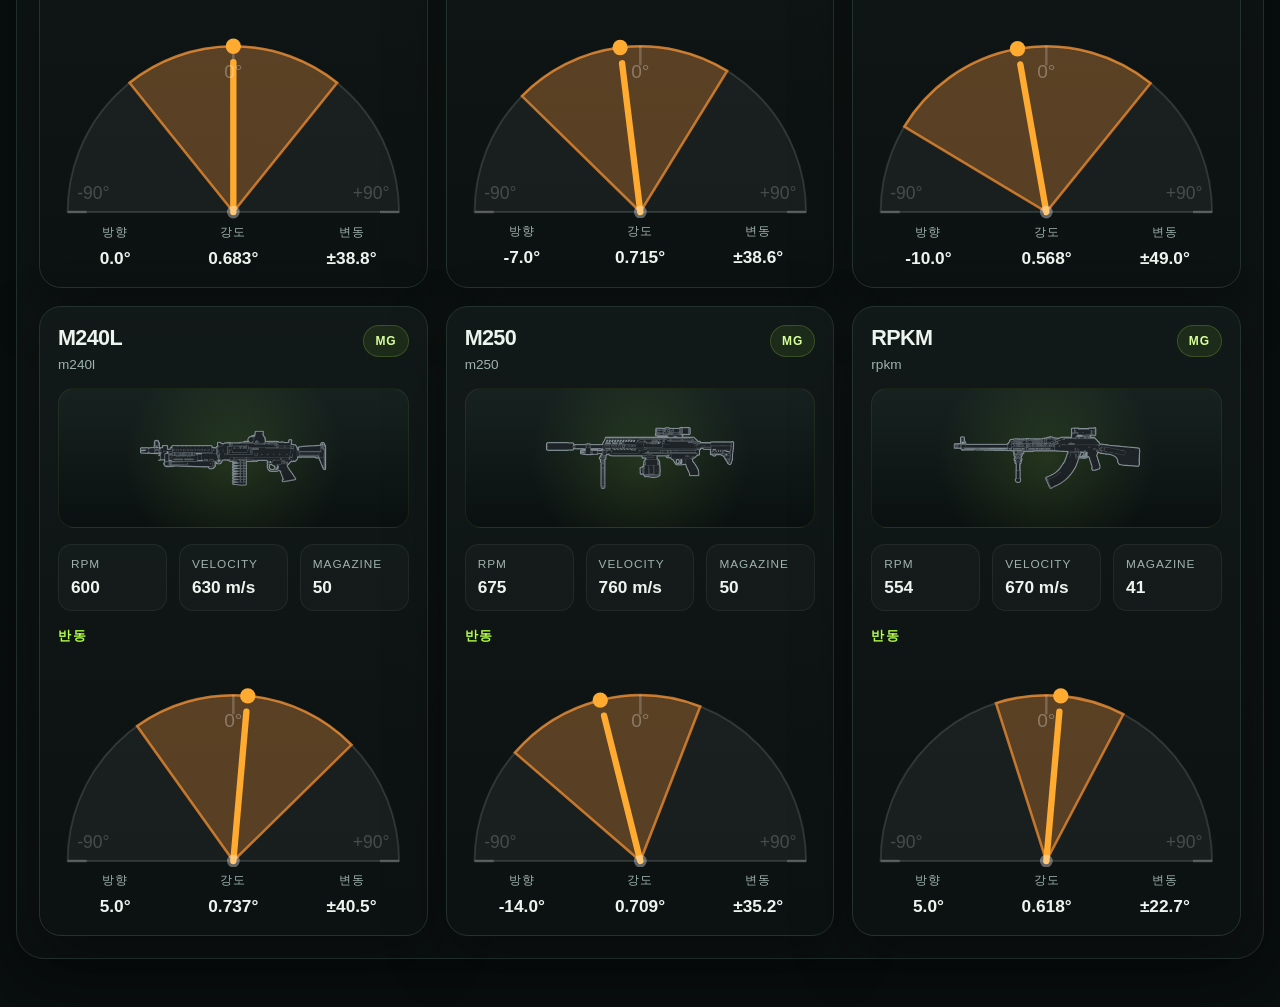
==== commit 4150439d: "26.04.27" ====
--- a/BF6_Weapon/homepsage/bf6-weapon-lab/index.html
+++ b/BF6_Weapon/homepsage/bf6-weapon-lab/index.html
@@ -3,10 +3,10 @@
   <head>
     <meta charset="utf-8" />
     <meta name="viewport" content="width=device-width, initial-scale=1" />
-    <title>BF6 Weapon Lab | 홈</title>
+    <title>BF6 Weapon Lab | Home</title>
     <meta
       name="description"
-      content="Battlefield 6 무기 카드와 Google Sheet 기반 TTK 데이터를 보여주는 페이지입니다."
+      content="Battlefield 6 weapon cards with base stats and ADS recoil information."
     />
     <link rel="stylesheet" href="./assets/css/site.css" />
   </head>
@@ -17,15 +17,14 @@
           <p class="eyebrow">BF6 Weapon Lab</p>
           <h1>Battlefield 6 Weapon Charts</h1>
           <p class="subtitle">
-            홈 카드의 TTK 영역은 Google Sheet에서 생성한 <code>모델명_ttk.json</code>만 사용합니다.
-            시트 데이터가 없는 무기는 빈값으로 남겨두며, 예전 계산 TTK는 더 이상 사용하지 않습니다.
+            Home cards now focus on weapon basics and ADS recoil. TTK is no longer shown on this page.
           </p>
         </div>
         <nav class="top-nav" aria-label="Primary">
-          <a class="nav-link is-active" href="./index.html">홈</a>
+          <a class="nav-link is-active" href="./index.html">Home</a>
           <a class="nav-link" href="./ttk.html">TTK</a>
-          <a class="nav-link" href="./spread.html">탄퍼짐</a>
-          <a class="nav-link" href="./sources.html">출처</a>
+          <a class="nav-link" href="./spread.html">Spread</a>
+          <a class="nav-link" href="./sources.html">Sources</a>
         </nav>
       </header>
 
@@ -35,23 +34,23 @@
             <p class="hero-label">Weapon Stats</p>
             <h2>AR / Carbine / SMG / MG</h2>
             <p>
-              무기 카드에는 이미지, RPM, 탄속, 장탄수와 함께 ADS 기준 반동강도·반동변동 바 차트와 TTK 10m가 표시됩니다.
-              모든 수치는 sym.gg에서 수집한 <code>homepsage/data</code> JSON 데이터를 직접 계산합니다.
+              Weapon cards show image, RPM, velocity, magazine size, and ADS recoil direction and variation.
+              Data is read from the JSON files under <code>homepsage/data</code>.
             </p>
           </div>
           <div class="hero-meta">
             <div class="meta-chip">
               <span class="meta-value">4</span>
-              <span class="meta-label">표시 계열</span>
+              <span class="meta-label">Classes</span>
             </div>
             <div class="meta-chip">
               <span class="meta-value" id="visibleWeaponCount">-</span>
-              <span class="meta-label">표시 무기</span>
+              <span class="meta-label">Weapons</span>
             </div>
           </div>
         </section>
 
-        <section id="homeStatus" class="status-banner">무기 데이터를 불러오는 중입니다...</section>
+        <section id="homeStatus" class="status-banner">Loading weapon cards...</section>
         <section id="homeSections" class="weapon-sections" aria-live="polite"></section>
       </main>
     </div>
--- a/BF6_Weapon/homepsage/bf6-weapon-lab/assets/css/site.css
+++ b/BF6_Weapon/homepsage/bf6-weapon-lab/assets/css/site.css
@@ -379,45 +379,23 @@
   margin: 0 0 2px;
 }
 
-.stat-bar-row {
-  display: grid;
-  grid-template-columns: 56px 1fr 48px;
-  gap: 8px;
+.recoil-fan-svg {
+  width: 100%;
+  display: block;
+}
+
+.recoil-nums {
+  display: grid;
+  grid-template-columns: repeat(3, 1fr);
+  gap: 4px;
+  margin-top: -4px;
+}
+
+.recoil-num-item {
+  display: flex;
+  flex-direction: column;
   align-items: center;
-}
-
-.stat-bar-label {
-  font-size: 0.76rem;
-  color: var(--muted);
-  text-align: right;
-  white-space: nowrap;
-}
-
-.stat-bar-track {
-  height: 7px;
-  border-radius: 999px;
-  background: rgba(255, 255, 255, 0.08);
-  overflow: hidden;
-}
-
-.stat-bar-fill {
-  height: 100%;
-  border-radius: 999px;
-}
-
-.stat-bar-fill--recoil {
-  background: linear-gradient(90deg, #b4ff47 0%, #7cdb1e 100%);
-}
-
-.stat-bar-fill--variation {
-  background: linear-gradient(90deg, #ffa347 0%, #ff6132 100%);
-}
-
-.stat-bar-value {
-  font-size: 0.8rem;
-  font-weight: 700;
-  text-align: right;
-  color: var(--text);
+  gap: 1px;
 }
 
 .stat-box--ttk10 {
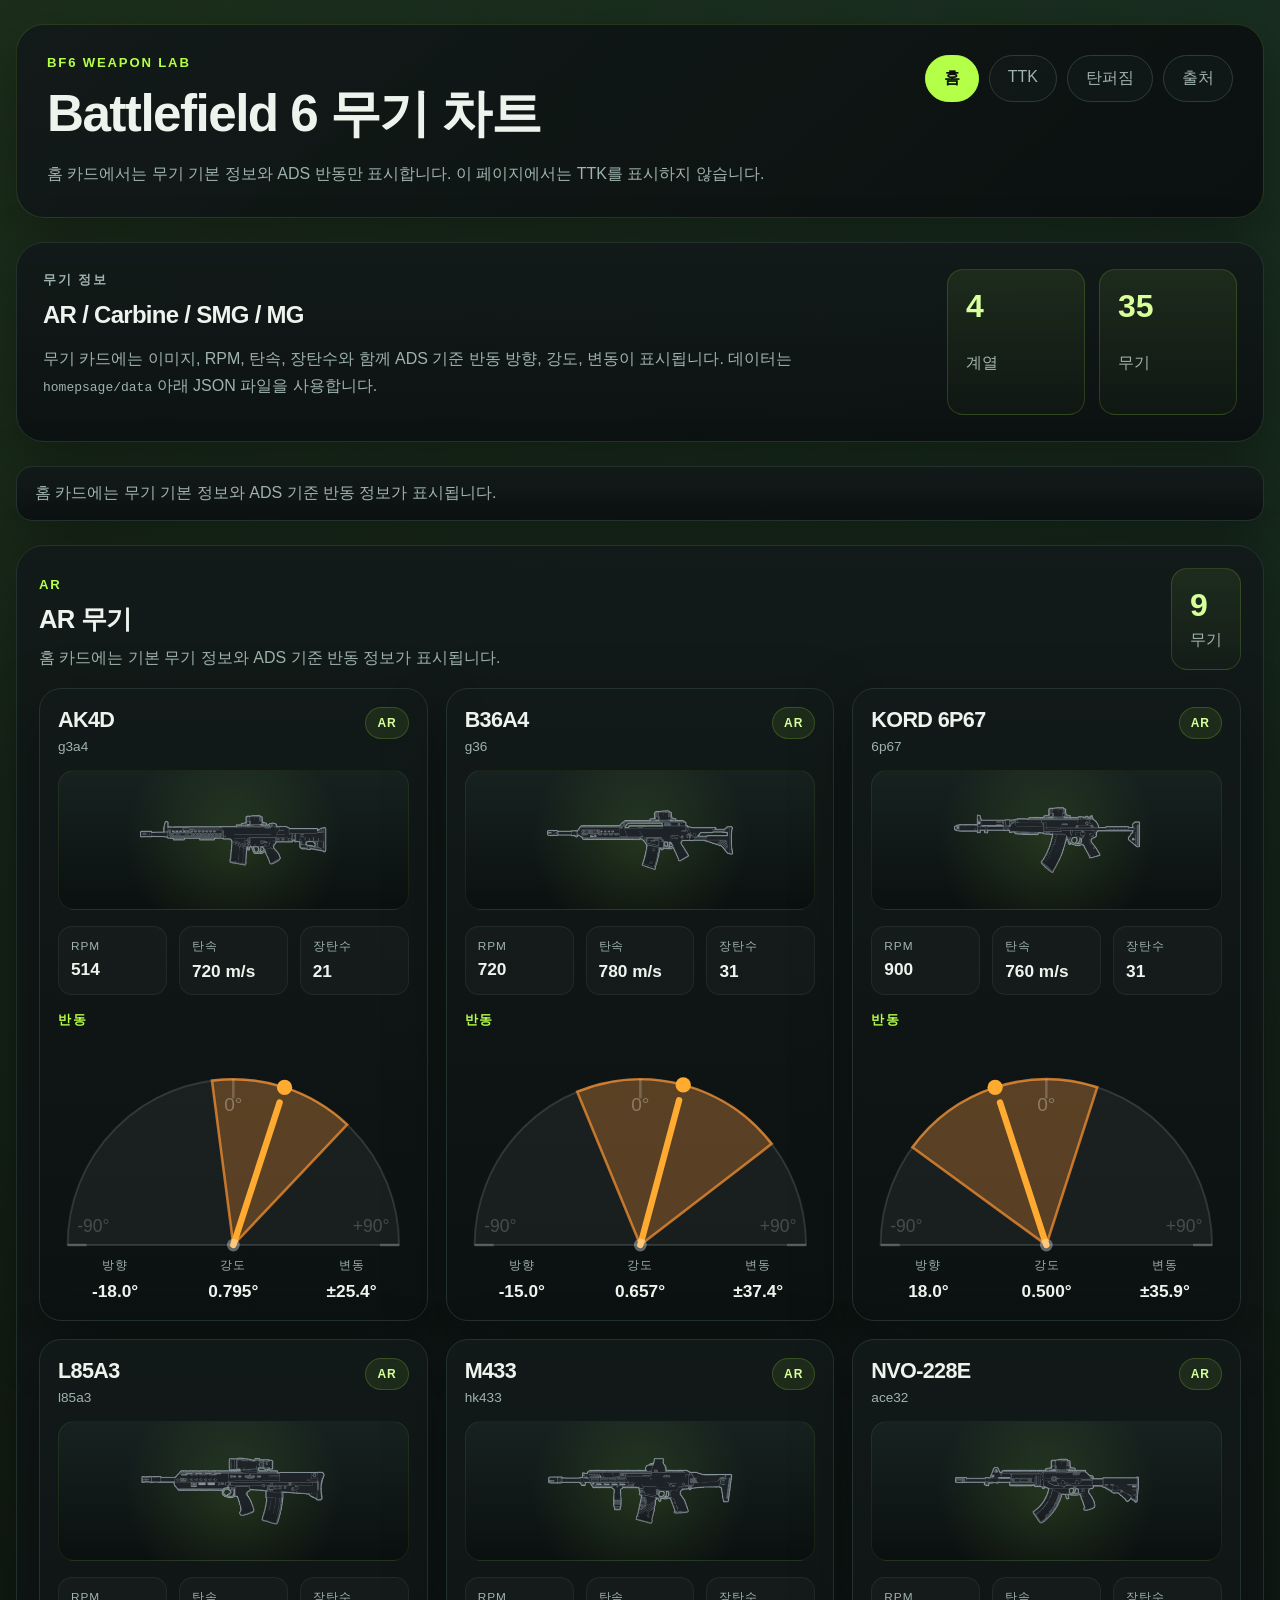
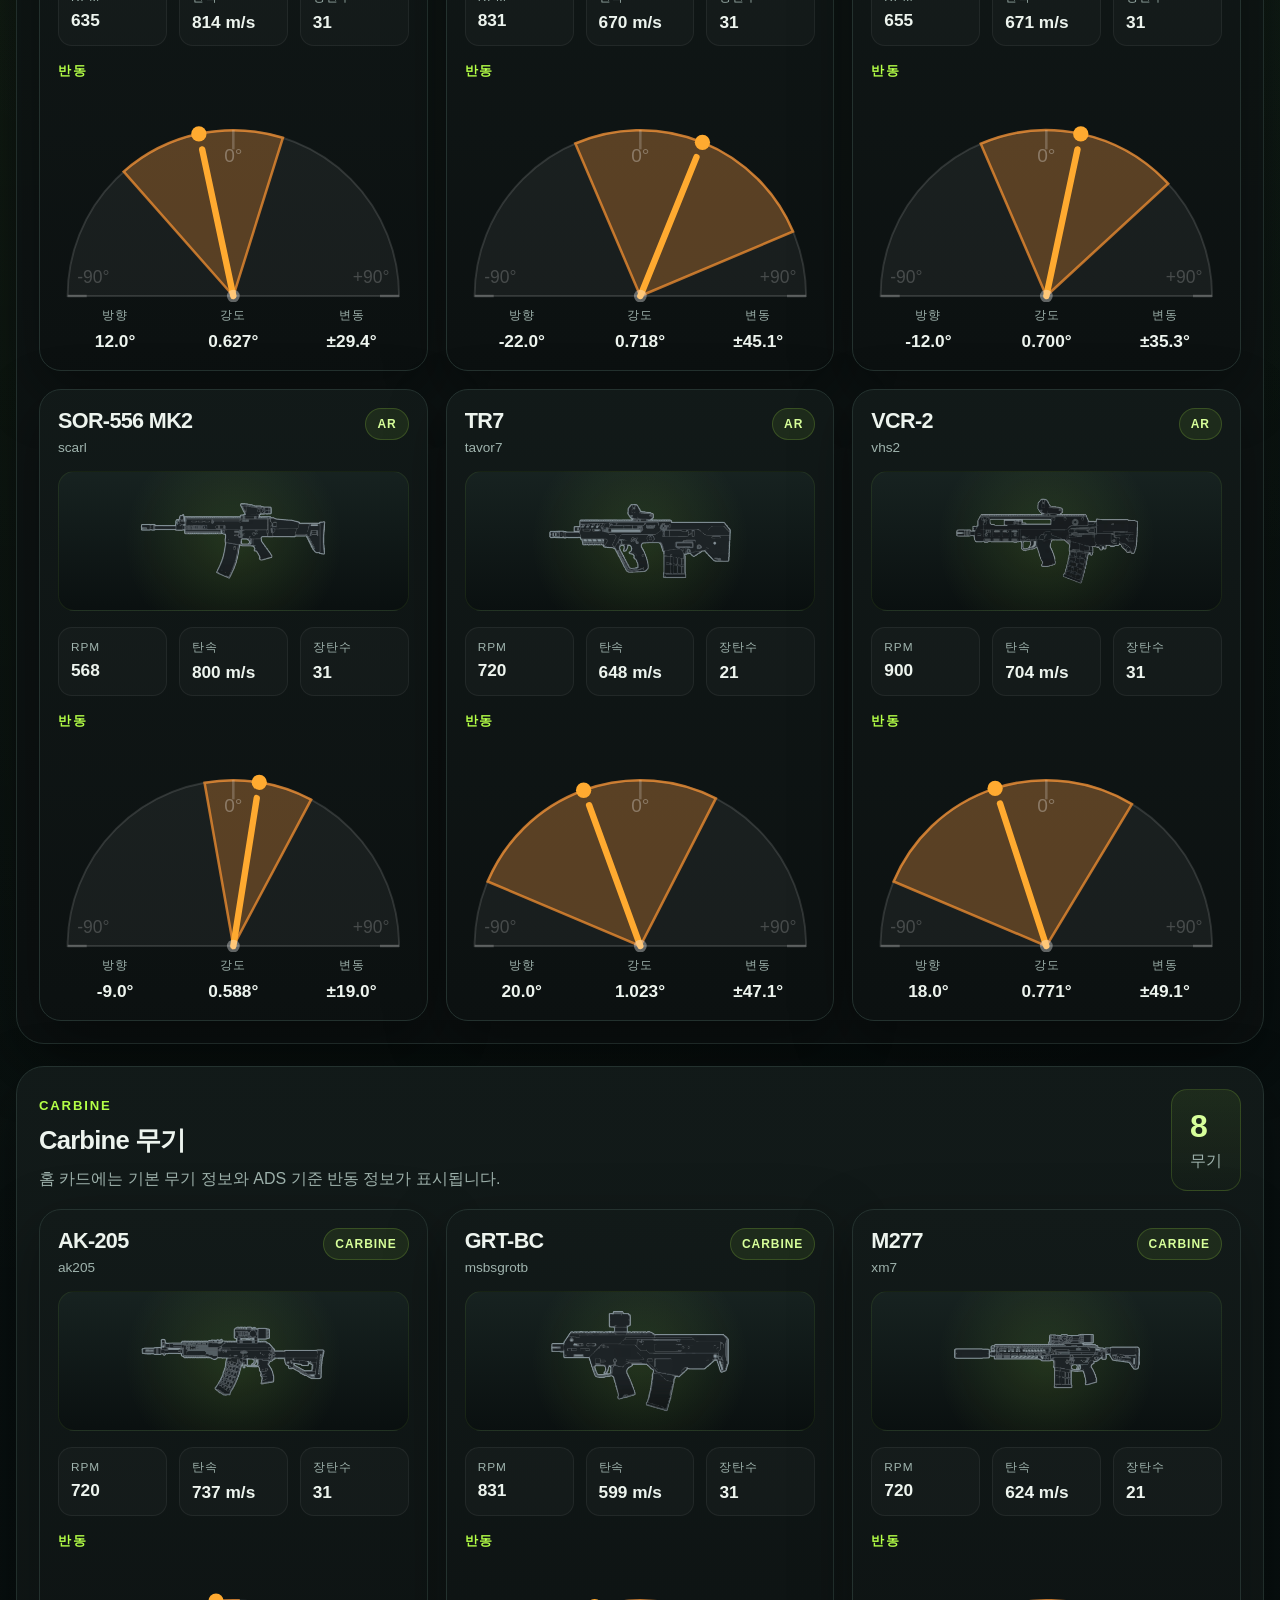
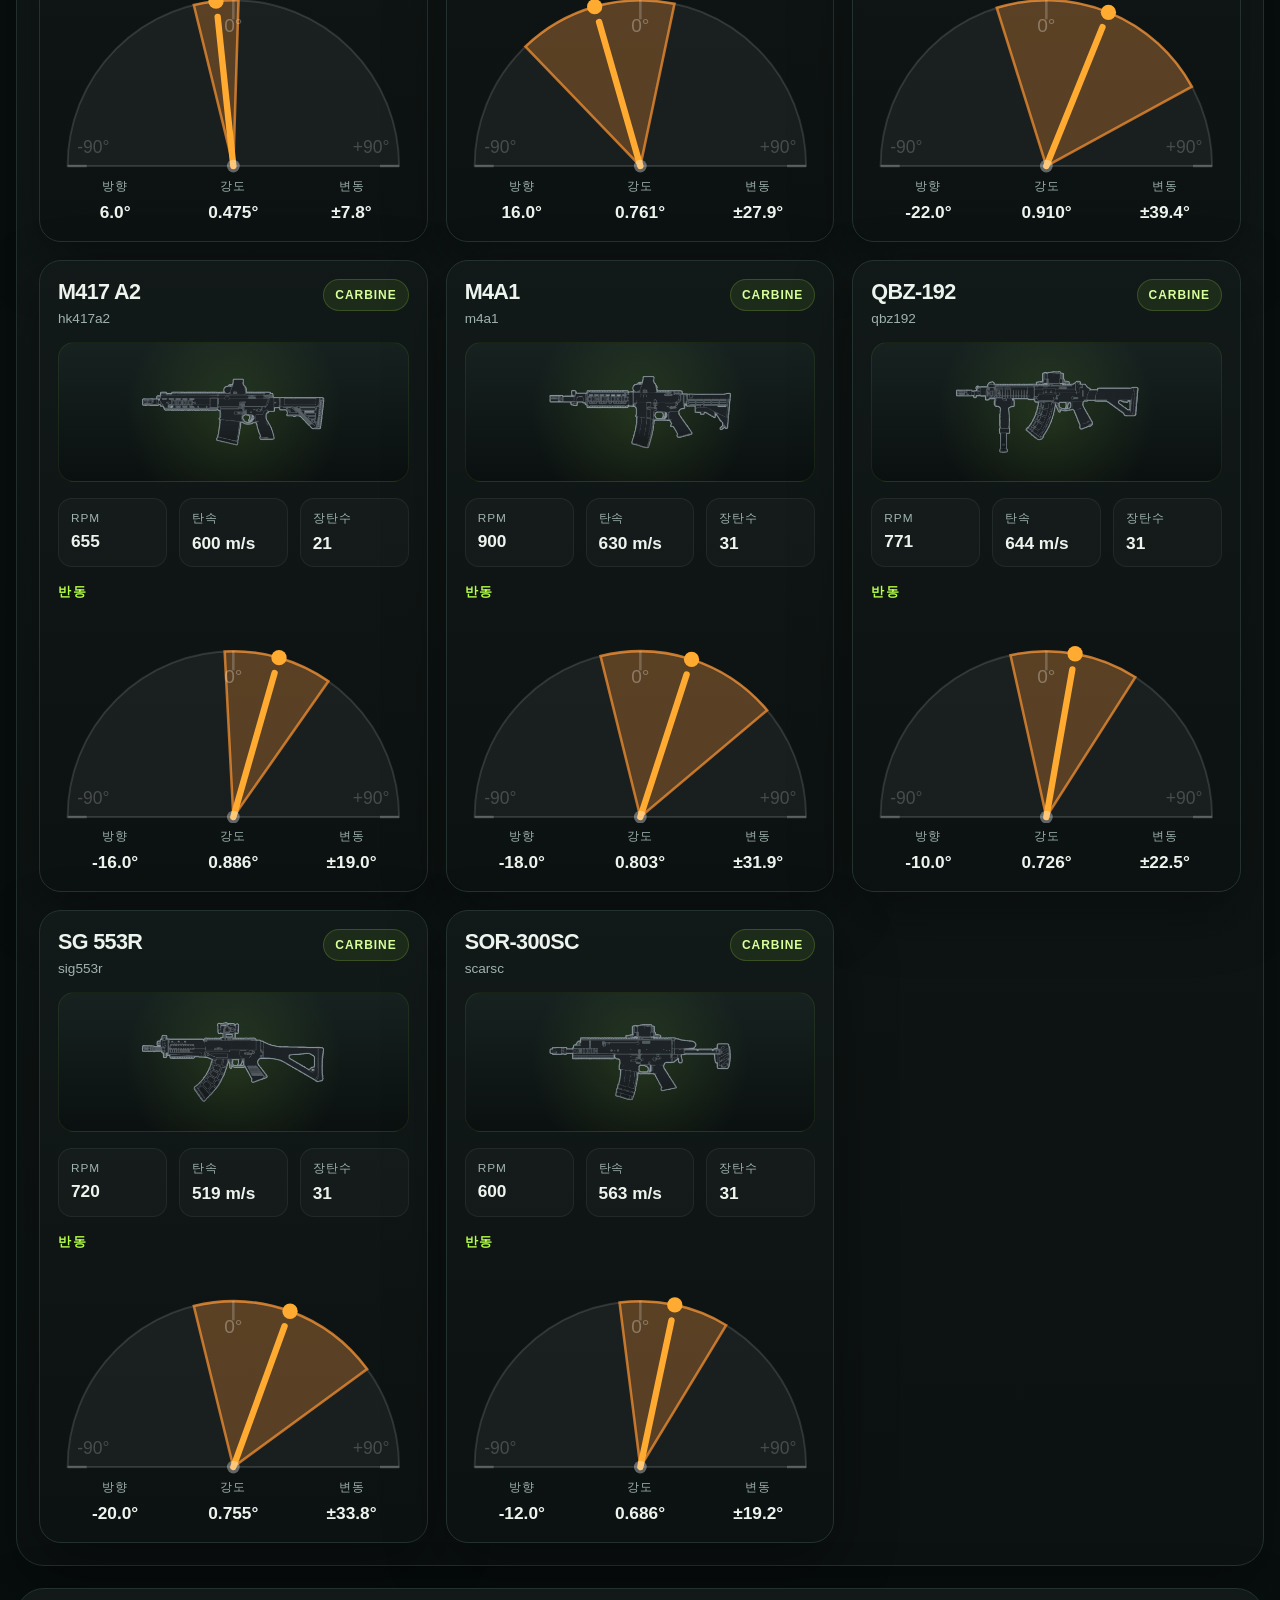
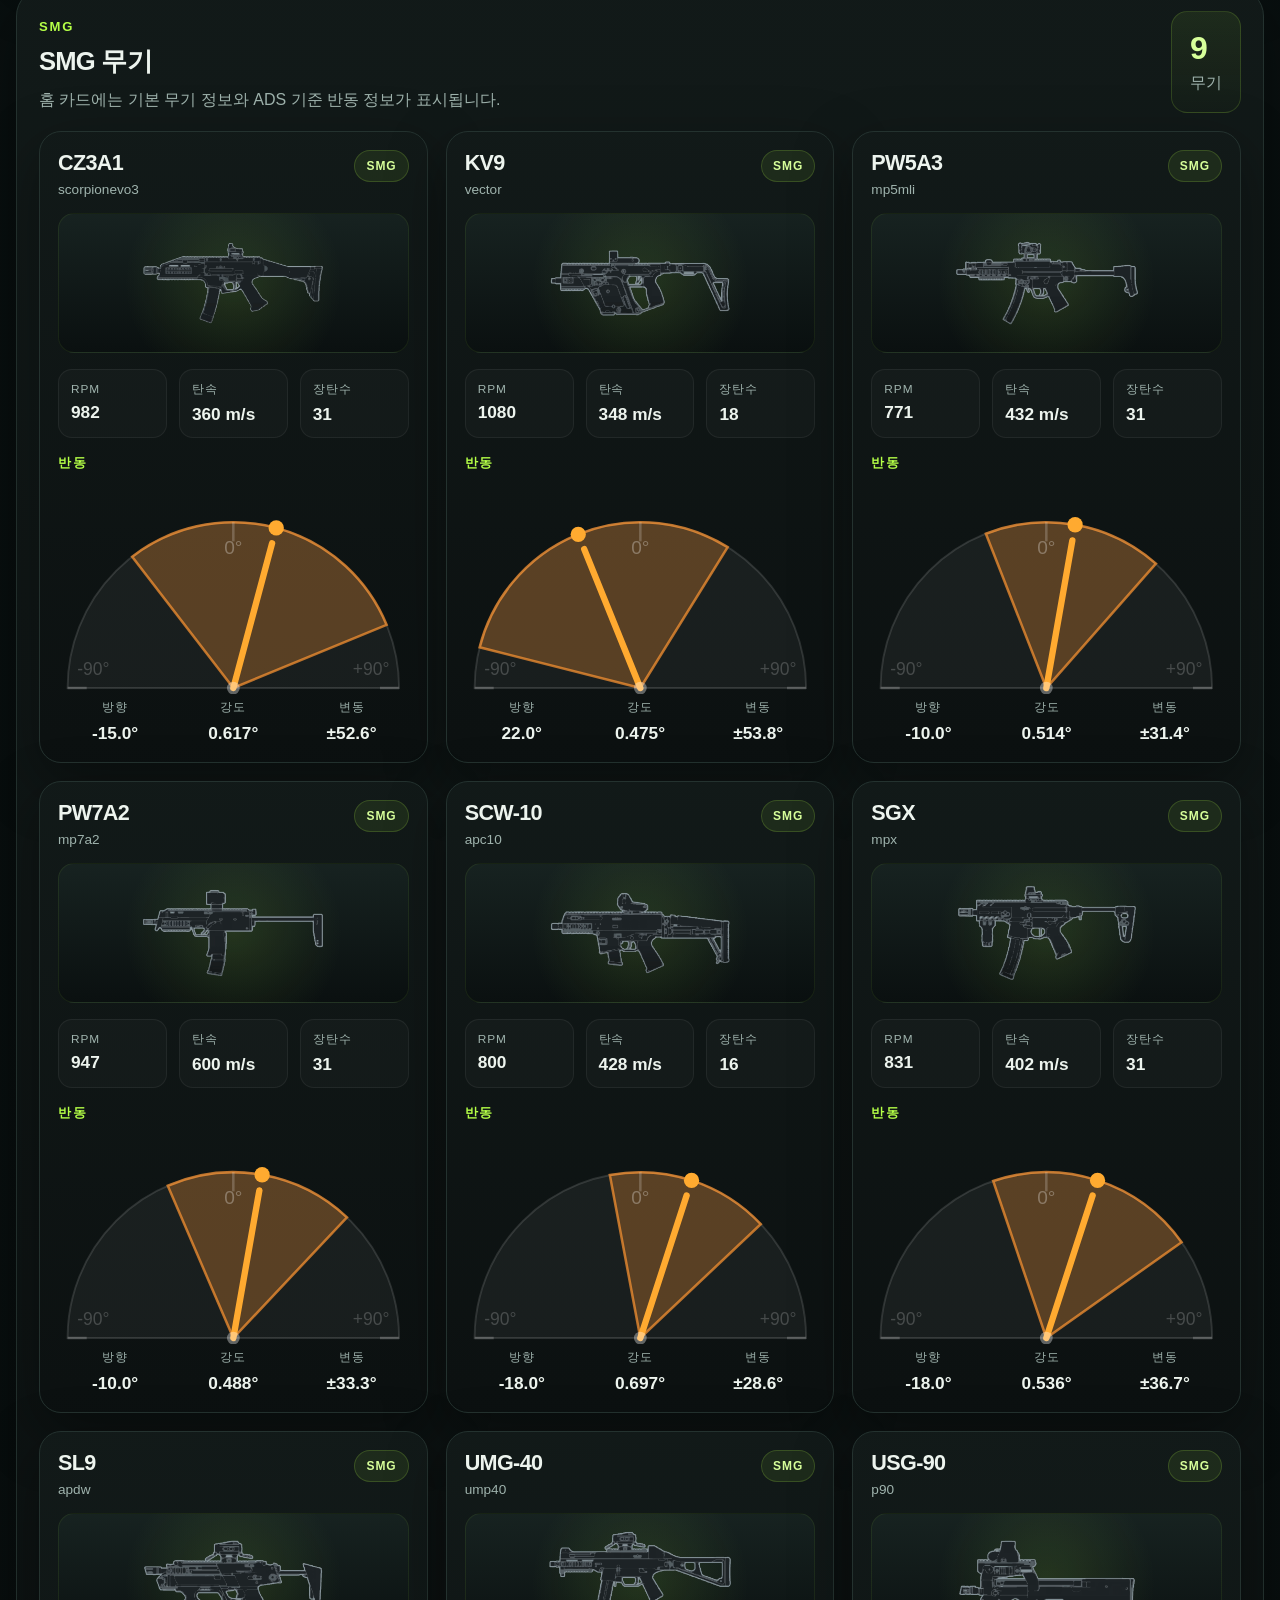
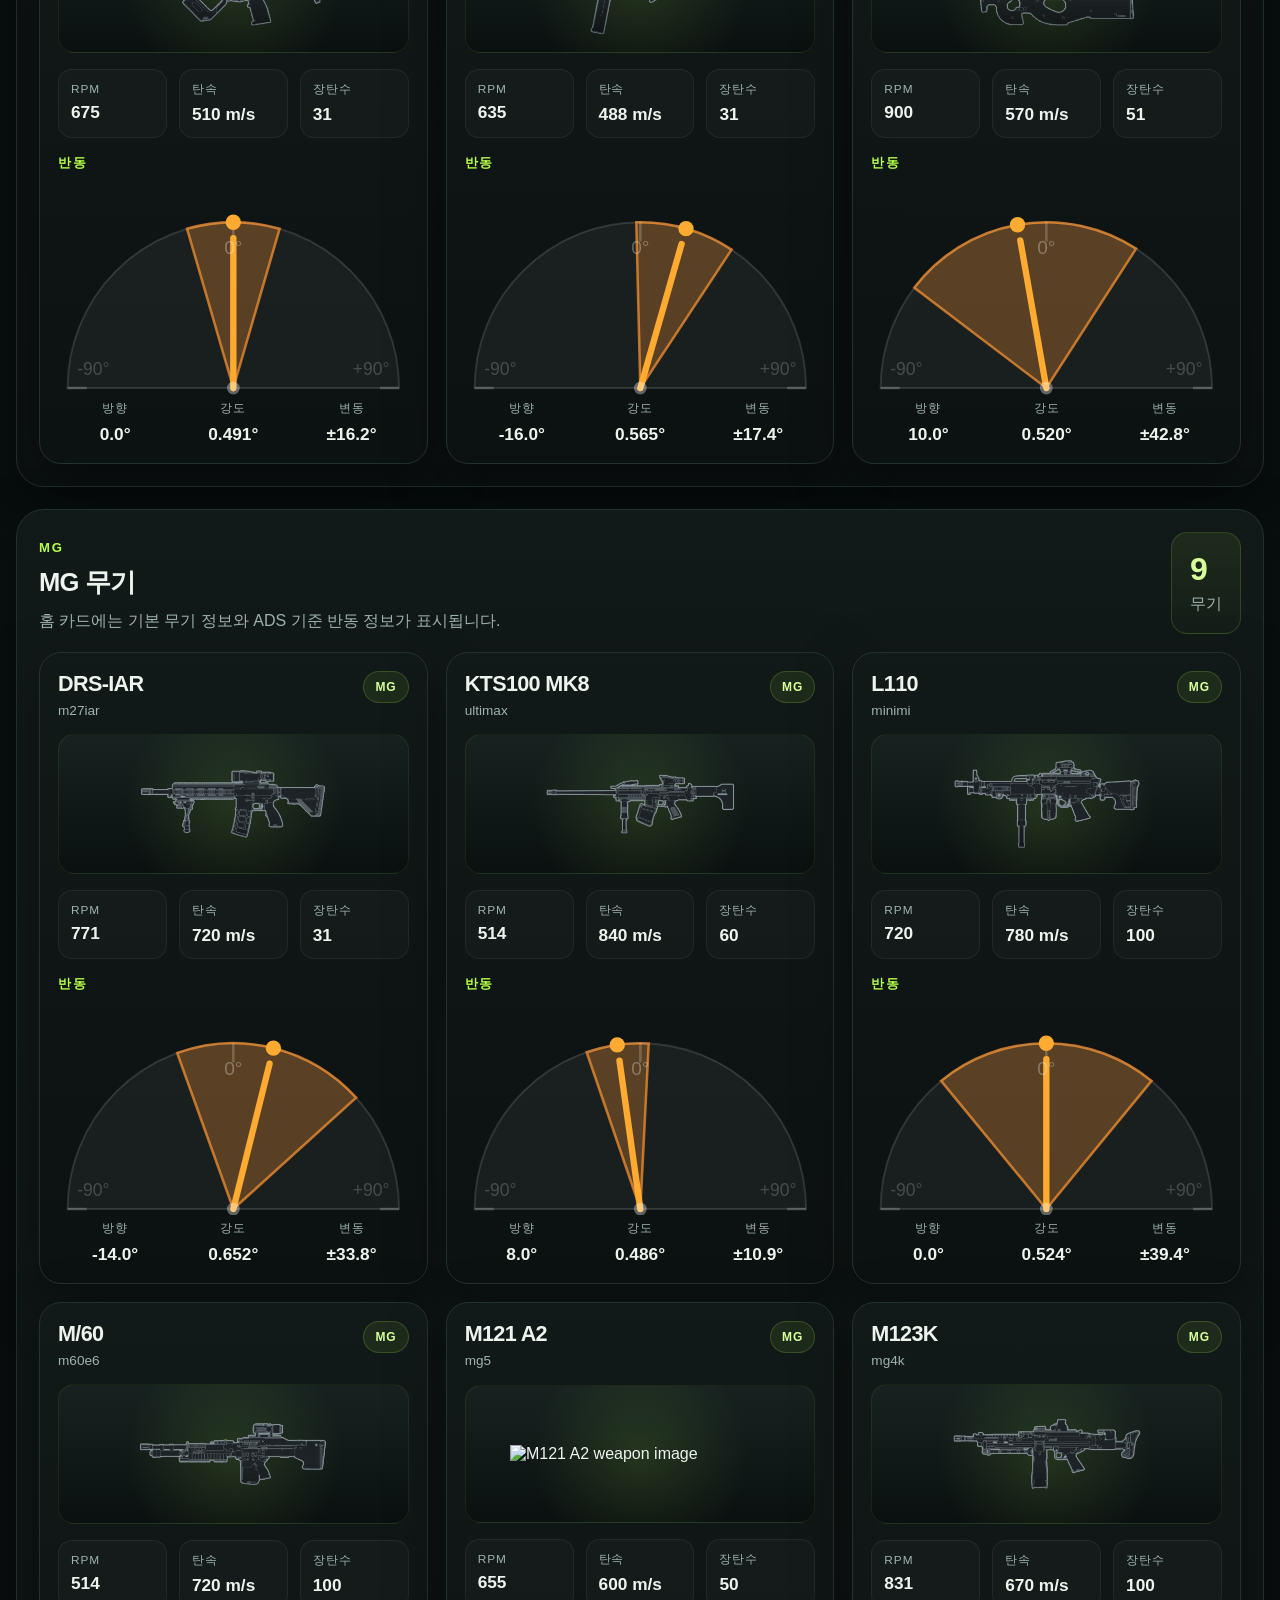
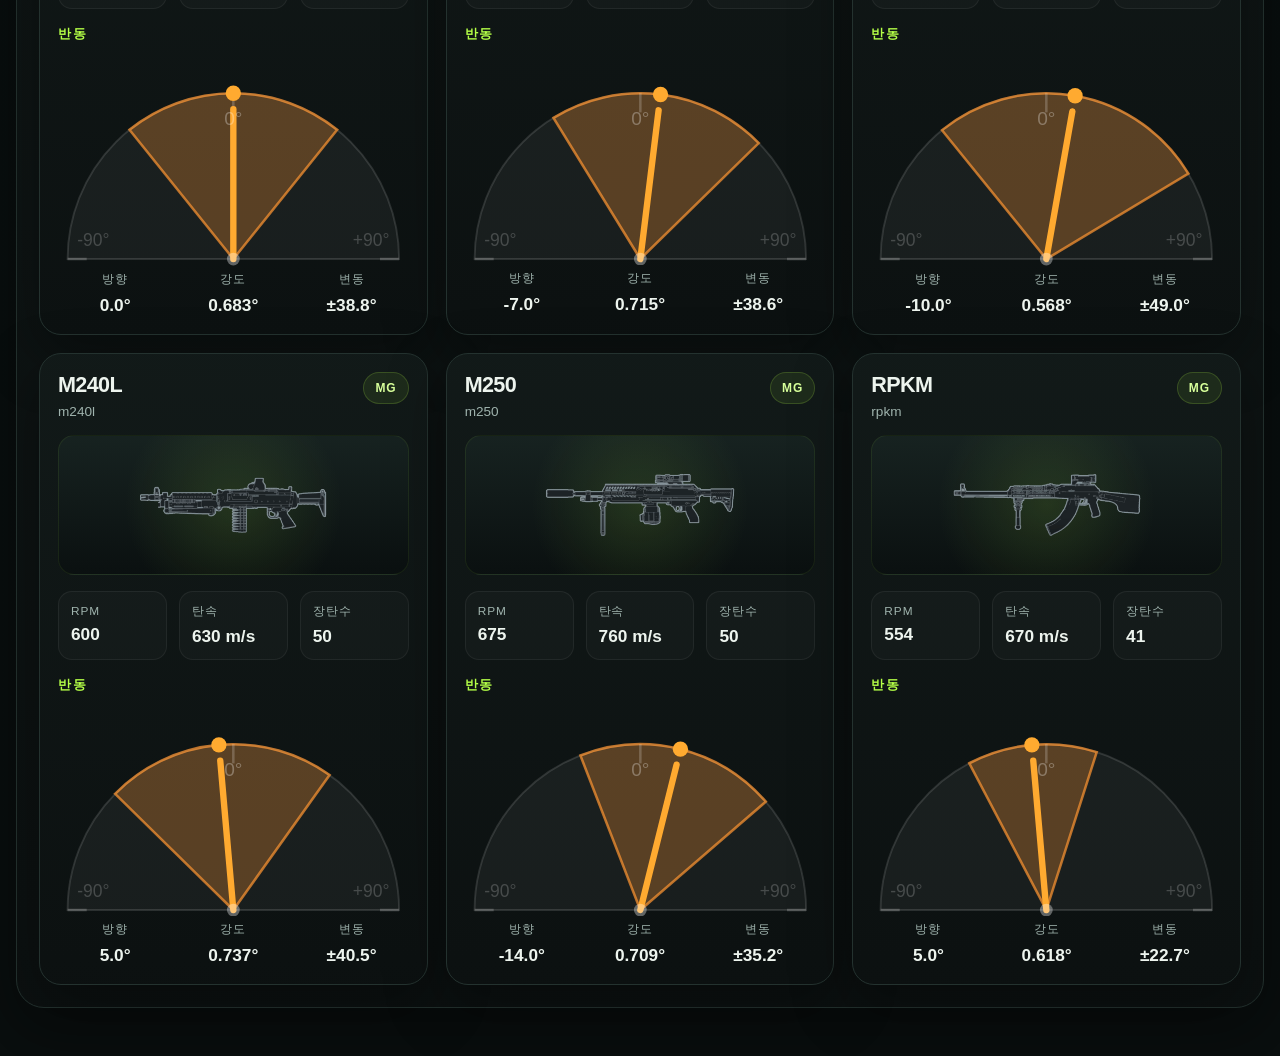
==== commit ae7db33c: "26.04.27" ====
--- a/BF6_Weapon/homepsage/bf6-weapon-lab/index.html
+++ b/BF6_Weapon/homepsage/bf6-weapon-lab/index.html
@@ -3,10 +3,10 @@
   <head>
     <meta charset="utf-8" />
     <meta name="viewport" content="width=device-width, initial-scale=1" />
-    <title>BF6 Weapon Lab | Home</title>
+    <title>BF6 Weapon Lab | 홈</title>
     <meta
       name="description"
-      content="Battlefield 6 weapon cards with base stats and ADS recoil information."
+      content="Battlefield 6 무기 카드와 ADS 반동 정보를 보여주는 페이지입니다."
     />
     <link rel="stylesheet" href="./assets/css/site.css" />
   </head>
@@ -15,42 +15,42 @@
       <header class="site-header">
         <div class="brand-block">
           <p class="eyebrow">BF6 Weapon Lab</p>
-          <h1>Battlefield 6 Weapon Charts</h1>
+          <h1>Battlefield 6 무기 차트</h1>
           <p class="subtitle">
-            Home cards now focus on weapon basics and ADS recoil. TTK is no longer shown on this page.
+            홈 카드에서는 무기 기본 정보와 ADS 반동만 표시합니다. 이 페이지에서는 TTK를 표시하지 않습니다.
           </p>
         </div>
         <nav class="top-nav" aria-label="Primary">
-          <a class="nav-link is-active" href="./index.html">Home</a>
+          <a class="nav-link is-active" href="./index.html">홈</a>
           <a class="nav-link" href="./ttk.html">TTK</a>
-          <a class="nav-link" href="./spread.html">Spread</a>
-          <a class="nav-link" href="./sources.html">Sources</a>
+          <a class="nav-link" href="./spread.html">탄퍼짐</a>
+          <a class="nav-link" href="./sources.html">출처</a>
         </nav>
       </header>
 
       <main class="page-content">
         <section class="hero-panel">
           <div>
-            <p class="hero-label">Weapon Stats</p>
+            <p class="hero-label">무기 정보</p>
             <h2>AR / Carbine / SMG / MG</h2>
             <p>
-              Weapon cards show image, RPM, velocity, magazine size, and ADS recoil direction and variation.
-              Data is read from the JSON files under <code>homepsage/data</code>.
+              무기 카드에는 이미지, RPM, 탄속, 장탄수와 함께 ADS 기준 반동 방향, 강도, 변동이 표시됩니다.
+              데이터는 <code>homepsage/data</code> 아래 JSON 파일을 사용합니다.
             </p>
           </div>
           <div class="hero-meta">
             <div class="meta-chip">
               <span class="meta-value">4</span>
-              <span class="meta-label">Classes</span>
+              <span class="meta-label">계열</span>
             </div>
             <div class="meta-chip">
               <span class="meta-value" id="visibleWeaponCount">-</span>
-              <span class="meta-label">Weapons</span>
+              <span class="meta-label">무기</span>
             </div>
           </div>
         </section>
 
-        <section id="homeStatus" class="status-banner">Loading weapon cards...</section>
+        <section id="homeStatus" class="status-banner">무기 카드를 불러오는 중입니다...</section>
         <section id="homeSections" class="weapon-sections" aria-live="polite"></section>
       </main>
     </div>
